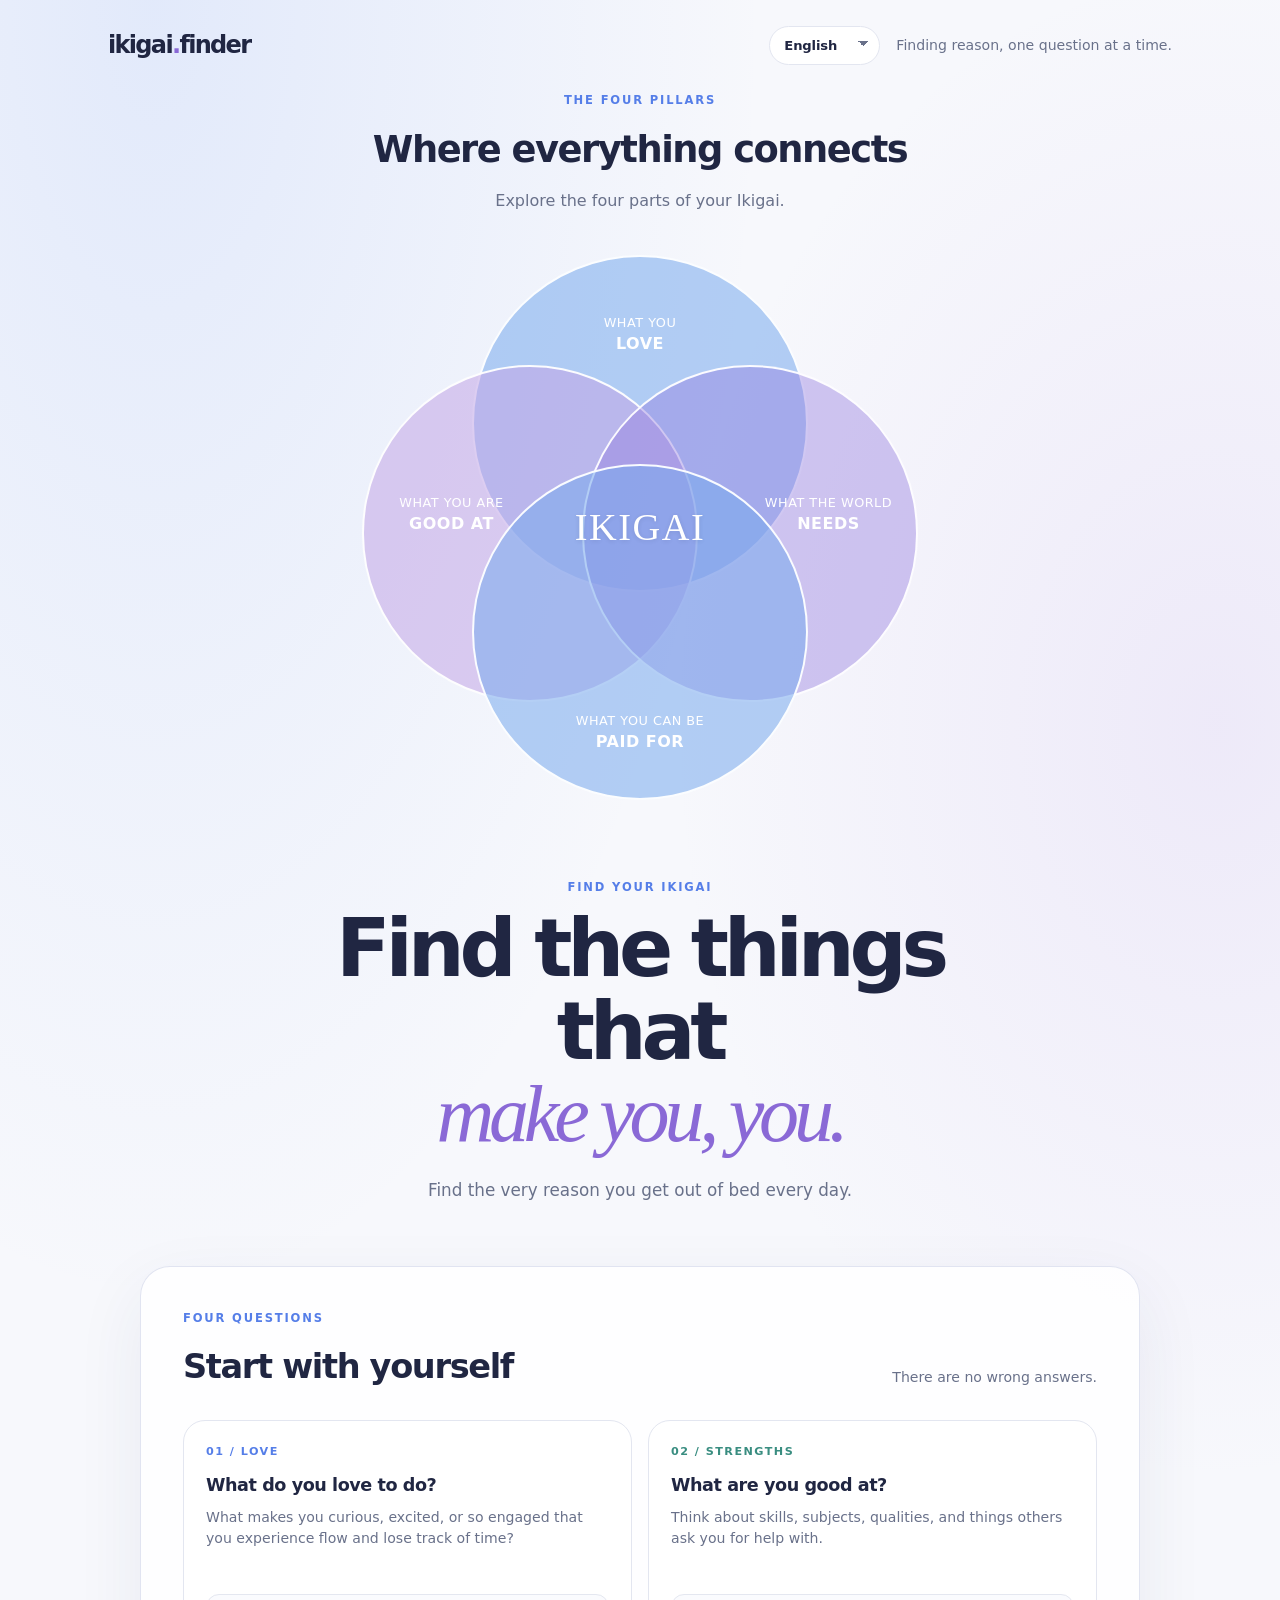
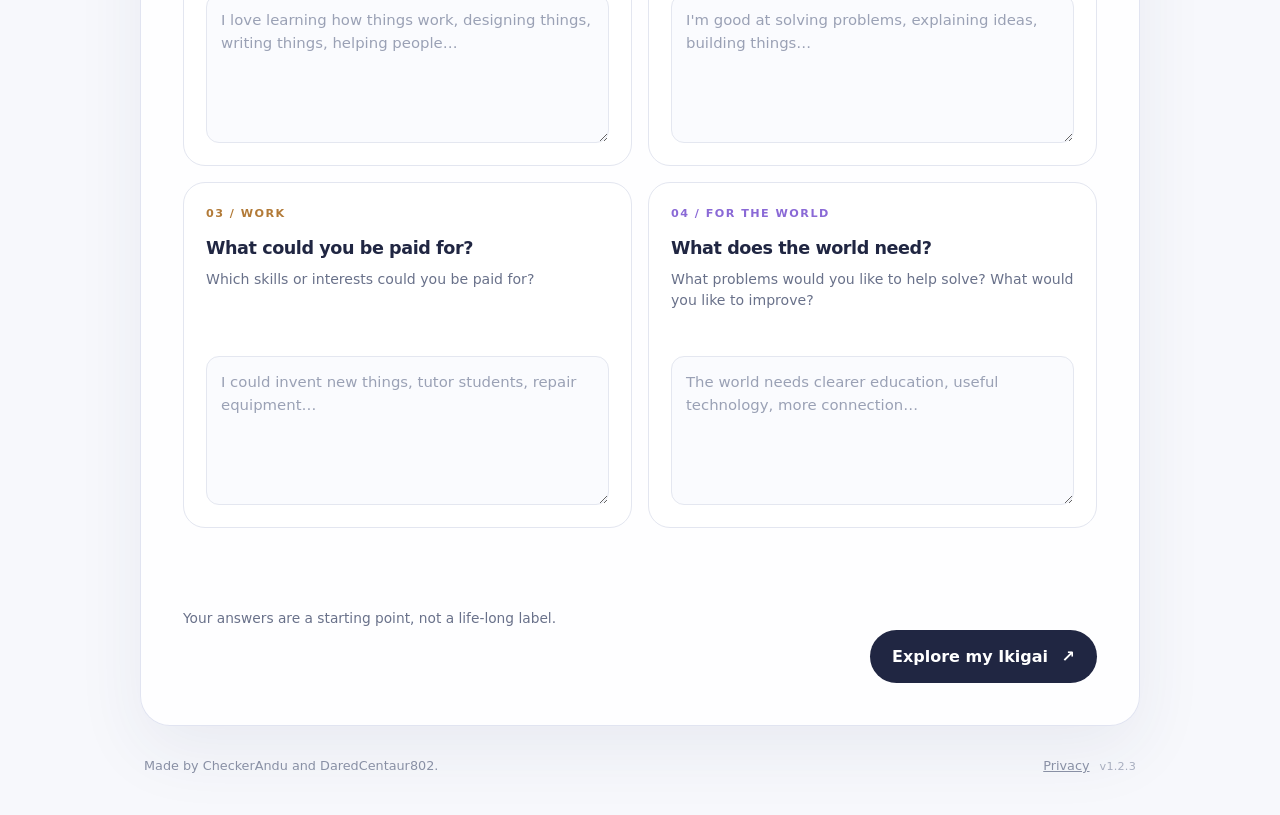
==== index.html @ ce8f6ad8 "Add print and email actions for Ikigai results After a successful exploration, users can print or sa" ====
<!doctype html>
<html lang="en">
<head>
  <meta charset="utf-8">
  <meta name="viewport" content="width=device-width, initial-scale=1">
  <meta name="description" content="Explore your Ikigai by connecting what you love, what you're good at, what you can be paid for, and what the world needs.">
  <title>Ikigai Finder — Find your Ikigai</title>
  <link rel="stylesheet" href="style.css">
  <script src="https://challenges.cloudflare.com/turnstile/v0/api.js?render=explicit" defer></script>
  <script src="app-version.js" defer></script>
  <script type="module" src="datadog-obs-bootstrap.js"></script>
  <script src="i18n.js" defer></script>
  <script src="script.js" defer></script>
</head>
<body>
  <header class="site-header">
    <a class="wordmark" href="#" data-i18n-aria="wordmarkAria">ikigai<span>.</span>finder</a>
    <div class="header-tools">
      <label class="lang-picker">
        <span class="visually-hidden" data-i18n="langLabel">Language</span>
        <select id="lang-select" name="lang">
          <option value="en">English</option>
          <option value="de">Deutsch</option>
          <option value="fr">Français</option>
          <option value="ro">Română</option>
        </select>
      </label>
      <span class="header-note" data-i18n="headerNote">Finding reason, one question at a time.</span>
    </div>
  </header>

  <main class="page-shell">


    <section class="diagram-section" aria-labelledby="diagram-title">
      <p class="eyebrow" data-i18n="diagramEyebrow">THE FOUR PILLARS</p>
      <h2 id="diagram-title" data-i18n="diagramTitle">Where everything connects</h2>
      <p class="diagram-description" data-i18n="diagramDescription">
        Explore the four parts of your Ikigai.
      </p>

      <div class="ikigai-diagram"
           role="img"
           data-i18n-aria="diagramAria"
           aria-label="Four overlapping circles representing what you love,
           what you are good at, what you can be paid for,
           and what the world needs, meeting at Ikigai.">

        <!-- The four colored circles -->
        <div class="circle circle-love" aria-hidden="true"></div>
        <div class="circle circle-good" aria-hidden="true"></div>
        <div class="circle circle-world" aria-hidden="true"></div>
        <div class="circle circle-paid" aria-hidden="true"></div>

        <!-- Labels placed above the circles -->
        <span class="diagram-label label-love" data-i18n-html="labelLoveHtml">
          WHAT YOU<br><strong>LOVE</strong>
        </span>

        <span class="diagram-label label-good" data-i18n-html="labelGoodHtml">
          WHAT YOU ARE<br><strong>GOOD AT</strong>
        </span>

        <span class="diagram-label label-world" data-i18n-html="labelWorldHtml">
          WHAT THE WORLD<br><strong>NEEDS</strong>
        </span>

        <span class="diagram-label label-paid" data-i18n-html="labelPaidHtml">
          WHAT YOU CAN BE<br><strong>PAID FOR</strong>
        </span>

        <span class="diagram-center">IKIGAI</span>
      </div>
    </section>

     <section class="intro" aria-labelledby="page-title">
      <p class="eyebrow" data-i18n="introEyebrow">FIND YOUR IKIGAI</p>
      <h1 id="page-title" data-i18n-html="pageHeadingHtml">Find the things that <em>make you, you.</em></h1>
      <p class="intro-copy" data-i18n="introCopy">Find the very reason, you get out of your bed everyday.</p>
    </section>

    <form id="ikigai-form" class="questionnaire">

      <div class="form-heading">
        <div>
          <p class="eyebrow" data-i18n="formEyebrow">FOUR QUESTIONS</p>
          <h2 data-i18n="formTitle">Start with yourself</h2>
        </div>
        <p class="time-note" data-i18n="timeNote">There are no wrong answers.</p>
      </div>

      <div class="question-grid">
        <label class="question-card love" for="love">
          <span class="question-number" data-i18n="q1Number">01 / LOVE</span>
          <span class="question-title" data-i18n="q1Title">What do you love to do?</span>
          <span class="question-hint" data-i18n="q1Hint">What makes you curious, excited, or so engaged that makes you experience flow, and make lose track of time?</span>
          <textarea id="love" name="love" rows="5" minlength="3" required data-i18n-placeholder="q1Placeholder" placeholder="I love learning how things work, designing things, writing things, helping people…"></textarea>
        </label>

        <label class="question-card good" for="good">
          <span class="question-number" data-i18n="q2Number">02 / STRENGTHS</span>
          <span class="question-title" data-i18n="q2Title">What are you good at?</span>
          <span class="question-hint" data-i18n="q2Hint">Think about skills, subjects, qualities, and things others ask you for help with.</span>
          <textarea id="good" name="good" rows="5" minlength="3" required data-i18n-placeholder="q2Placeholder" placeholder="I'm good at solving problems, explaining ideas, explaining different things, building things…"></textarea>
        </label>

        <label class="question-card paid" for="paid">
          <span class="question-number" data-i18n="q3Number">03 / WORK</span>
          <span class="question-title" data-i18n="q3Title">What could you be paid for?</span>
          <span class="question-hint" data-i18n="q3Hint">Which skills or interests could you be paid for?</span>
          <textarea id="paid" name="paid" rows="5" minlength="3" required data-i18n-placeholder="q3Placeholder" placeholder="I could invent new things, tutor students/people, repair equipment…"></textarea>
        </label>

        <label class="question-card world" for="world">
          <span class="question-number" data-i18n="q4Number">04 / FOR THE WORLD</span>
          <span class="question-title" data-i18n="q4Title">What does the world need?</span>
          <span class="question-hint" data-i18n="q4Hint">What problems would you like to help solve? What would you like to improve? What could improve our world?</span>
          <textarea id="world" name="world" rows="5" minlength="3" required data-i18n-placeholder="q4Placeholder" placeholder="The world needs clearer education, useful technology, more scientific understanding, more connection…"></textarea>
        </label>
      </div>

      <div class="form-footer">
        <p data-i18n="formFooter">Your answers are a starting point, not a life-long label.</p>
        <div class="form-actions">
          <div id="turnstile-widget" class="turnstile-widget" data-i18n-aria="turnstileAria" aria-label="Human verification"></div>
          <button type="submit" id="find-button"><span data-i18n="findButton">Explore my Ikigai</span> <span aria-hidden="true">↗</span></button>
        </div>
      </div>
    </form>

    <section id="results" class="results" aria-live="polite" aria-labelledby="results-title" hidden>
      <p class="print-only print-brand">ikigai<span>.</span>finder</p>
      <p class="eyebrow" data-i18n="resultsEyebrow">YOUR NEXT STEP</p>
      <h2 id="results-title" data-i18n="resultsTitle">Your answers are ready</h2>
      <div id="results-message" data-i18n="resultsPlaceholder">The page is set up. The AI analysis still needs to be connected through a secure server endpoint.</div>
      <div class="results-actions">
        <div id="save-results-actions" class="save-results-actions" hidden>
          <button type="button" id="print-results" class="secondary-button" data-i18n="printResults">
            Print or save as PDF
          </button>
          <button type="button" id="email-results" class="secondary-button" data-i18n="emailResults">
            Email my results
          </button>
        </div>
        <button type="button" class="secondary-button" id="edit-answers" data-i18n="editAnswers">Edit my answers</button>
      </div>
    </section>

    <footer class="site-footer">
      <span data-i18n="footerCredit">Made by CheckerAndu and DaredCentaur802.</span>
      <span class="footer-meta">
        <a href="privacy.html" data-i18n="footerPrivacy">Privacy</a>
        <button type="button" id="monitoring-settings" class="text-button" hidden data-i18n="analyticsPreferences">
          Analytics preferences
        </button>
        <span id="app-version" class="app-version" hidden></span>
      </span>
    </footer>
  </main>

  <section id="monitoring-consent" class="monitoring-consent" hidden
           aria-labelledby="monitoring-consent-title"
           role="dialog"
           aria-modal="false">
    <div class="monitoring-consent-inner">
      <div class="monitoring-consent-copy">
        <h2 id="monitoring-consent-title" data-i18n="monitoringConsentTitle">Site analytics and performance</h2>
        <p>
          <span data-i18n="monitoringConsentCopy">To keep this site fast and reliable, we’d like to collect anonymous analytics about page visits, interactions, performance, and errors. This is optional and helps us improve your experience.</span>
          <a href="privacy.html#optional-monitoring" data-i18n="monitoringConsentLearnMore">Learn more</a>
        </p>
      </div>
      <div class="monitoring-consent-actions">
        <button type="button" id="monitoring-reject" class="secondary-button" data-i18n="monitoringConsentDecline">
          Decline
        </button>
        <button type="button" id="monitoring-accept" data-i18n="monitoringConsentAccept">
          Accept
        </button>
      </div>
    </div>
  </section>
</body>
</html>
---- style.css ----
:root {
  color-scheme: light;
  --ink: #202642;
  --muted: #69718a;
  --paper: #f7f8fc;
  --line: #e3e6f0;
  --blue: #557ee8;
  --purple: #8a69d6;
  --radius: 22px;
  font-family: Inter, ui-sans-serif, system-ui, -apple-system, BlinkMacSystemFont, "Segoe UI", sans-serif;
}

* { box-sizing: border-box; }
html { scroll-behavior: smooth; }
body {
  margin: 0;
  background:
    radial-gradient(ellipse at 12% 0%, rgba(116, 158, 244, .16), transparent 38rem),
    radial-gradient(ellipse at 95% 30%, rgba(174, 137, 226, .13), transparent 34rem),
    var(--paper);
  color: var(--ink);
  line-height: 1.6;
}
button, textarea { font: inherit; }
.site-header {
  max-width: 1120px;
  margin: 0 auto;
  padding: 26px 28px;
  display: flex;
  justify-content: space-between;
  align-items: center;
  gap: 20px;
}
.wordmark { color: var(--ink); text-decoration: none; font-size: 1.5rem; font-weight: 800; letter-spacing: -.07em; }
.wordmark span { color: var(--purple); }
.header-tools {
  display: flex;
  align-items: center;
  gap: 16px;
  flex-wrap: wrap;
  justify-content: flex-end;
}
.header-note, .time-note { color: var(--muted); font-size: .88rem; }
.lang-picker select {
  appearance: none;
  border: 1px solid var(--line);
  border-radius: 999px;
  color: var(--ink);
  font: inherit;
  font-size: .82rem;
  font-weight: 650;
  letter-spacing: -.01em;
  padding: 8px 34px 8px 14px;
  background-color: #fff;
  background-image:
    linear-gradient(45deg, transparent 50%, var(--muted) 50%),
    linear-gradient(135deg, var(--muted) 50%, transparent 50%);
  background-position:
    calc(100% - 16px) calc(50% - 2px),
    calc(100% - 11px) calc(50% - 2px);
  background-size: 5px 5px, 5px 5px;
  background-repeat: no-repeat;
  cursor: pointer;
}
.lang-picker select:focus-visible {
  outline: 3px solid rgba(85, 126, 232, .28);
  outline-offset: 2px;
}
.visually-hidden {
  position: absolute;
  width: 1px;
  height: 1px;
  padding: 0;
  margin: -1px;
  overflow: hidden;
  clip: rect(0, 0, 0, 0);
  white-space: nowrap;
  border: 0;
}
.page-shell { width: min(100% - 40px, 1000px); margin: 0 auto; }
.intro { max-width: 760px; margin: 58px auto 62px; text-align: center; }
.eyebrow { margin: 0 0 12px; color: var(--blue); font-size: .72rem; font-weight: 800; letter-spacing: .16em; }
h1, h2, p { margin-top: 0; }
h1 { margin-bottom: 22px; font-size: clamp(2.6rem, 7vw, 5rem); line-height: 1.03; letter-spacing: -.065em; font-weight: 750; }
h1 em { color: var(--purple); font-family: Georgia, "Times New Roman", serif; font-weight: 500; }
.intro-copy { max-width: 650px; margin: 0 auto; color: var(--muted); font-size: 1.05rem; }
.questionnaire { padding: clamp(22px, 4vw, 42px); border: 1px solid rgba(222, 226, 240, .9); border-radius: 30px; background: rgba(255,255,255,.83); box-shadow: 0 24px 70px rgba(46, 56, 103, .07); }
.form-heading { display: flex; align-items: end; justify-content: space-between; gap: 20px; margin-bottom: 26px; }
.form-heading h2, .results h2 { margin-bottom: 0; font-size: clamp(1.6rem, 3vw, 2.1rem); letter-spacing: -.04em; }
.time-note { margin-bottom: 5px; }
.question-grid { display: grid; grid-template-columns: repeat(2, minmax(0, 1fr)); gap: 16px; }
.question-card { display: flex; flex-direction: column; padding: 22px; border: 1px solid var(--line); border-radius: var(--radius); background: white; min-width: 0; transition: transform .2s ease, box-shadow .2s ease; }
.question-card:focus-within { transform: translateY(-2px); box-shadow: 0 12px 30px rgba(46, 56, 103, .08); }
.question-number { margin-bottom: 11px; font-size: .7rem; font-weight: 800; letter-spacing: .13em; color: var(--blue); }
.good .question-number { color: #398d80; }
.paid .question-number { color: #b27a37; }
.world .question-number { color: var(--purple); }
.question-title { margin-bottom: 7px; font-size: 1.1rem; font-weight: 750; letter-spacing: -.025em; }
.question-hint { min-height: 72px; margin-bottom: 15px; color: var(--muted); font-size: .88rem; line-height: 1.55; }
textarea { width: 100%; min-height: 130px; resize: vertical; padding: 14px; border: 1px solid #e4e7f0; border-radius: 13px; outline: none; background: #fafbfe; color: var(--ink); font-size: .93rem; }
textarea::placeholder { color: #9aa1b5; }
textarea:focus { border-color: var(--blue); box-shadow: 0 0 0 3px rgba(85, 126, 232, .13); }
.form-footer { display: flex; align-items: center; justify-content: space-between; gap: 20px; margin-top: 25px; }
.form-footer p { max-width: 390px; margin: 0; color: var(--muted); font-size: .86rem; }
.form-actions { display: flex; flex-direction: column; align-items: flex-end; gap: 12px; }
.turnstile-widget { min-height: 65px; }
.turnstile-missing { margin: 0; max-width: 260px; color: var(--muted); font-size: .8rem; line-height: 1.45; text-align: right; }
button { cursor: pointer; border: 0; border-radius: 999px; padding: 14px 22px; background: var(--ink); color: white; font-weight: 700; transition: transform .18s ease, background .18s ease; }
button:hover:not(:disabled) { transform: translateY(-2px); background: #39446f; }
button:disabled { cursor: not-allowed; opacity: .55; transform: none; }
button:focus-visible { outline: 3px solid var(--blue); outline-offset: 3px; }
button span { padding-left: 8px; }
.results { margin: 26px 0 0; padding: 28px; border: 1px solid #dce2f5; border-radius: var(--radius); background: #fff; }
.results p:not(.eyebrow) { color: var(--muted); }
.results-actions {
  display: flex;
  flex-wrap: wrap;
  align-items: center;
  gap: 12px;
  margin-top: 22px;
}
.save-results-actions {
  display: flex;
  flex-wrap: wrap;
  gap: 12px;
}
.print-only { display: none; }
.secondary-button { background: #eef1fb; color: var(--ink); }
.secondary-button:hover:not(:disabled) { background: #e2e7f8; }
.text-button {
  padding: 0;
  border-radius: 0;
  background: transparent;
  color: inherit;
  font-weight: 600;
  font-size: inherit;
  text-decoration: underline;
  text-decoration-thickness: 1px;
  text-underline-offset: 2px;
}
.text-button:hover:not(:disabled) {
  transform: none;
  background: transparent;
  color: var(--ink);
}
.site-footer { display: flex; justify-content: space-between; gap: 16px; padding: 30px 4px 38px; color: #8990a5; font-size: .8rem; }
.footer-meta { display: flex; align-items: baseline; gap: 10px; flex-wrap: wrap; }
.site-footer a,
.site-footer .text-button { color: inherit; }
.app-version {
  color: #a8aebf;
  font-size: .7rem;
  letter-spacing: .02em;
  font-variant-numeric: tabular-nums;
  user-select: text;
}
[hidden] { display: none !important; }

/* Optional analytics consent — fixed bottom bar */
.monitoring-consent {
  position: fixed;
  z-index: 40;
  left: 0;
  right: 0;
  bottom: 0;
  padding: 14px 16px calc(14px + env(safe-area-inset-bottom, 0px));
  background: rgba(255, 255, 255, .92);
  border-top: 1px solid var(--line);
  box-shadow: 0 -16px 40px rgba(46, 56, 103, .08);
  backdrop-filter: blur(10px);
}
.monitoring-consent-inner {
  width: min(100%, 1000px);
  margin: 0 auto;
  display: flex;
  align-items: center;
  justify-content: space-between;
  gap: 18px 28px;
}
.monitoring-consent-copy {
  min-width: 0;
  flex: 1 1 18rem;
}
.monitoring-consent-copy h2 {
  margin: 0 0 6px;
  font-size: 1.05rem;
  letter-spacing: -.03em;
}
.monitoring-consent-copy p {
  margin: 0;
  color: var(--muted);
  font-size: .88rem;
  line-height: 1.5;
  max-width: 62ch;
}
.monitoring-consent-copy a {
  color: var(--blue);
  text-decoration-thickness: 1px;
  text-underline-offset: 2px;
}
.monitoring-consent-actions {
  display: flex;
  flex-shrink: 0;
  align-items: center;
  gap: 10px;
}
.monitoring-consent-actions button {
  padding: 11px 18px;
  font-size: .9rem;
}
body:has(#monitoring-consent:not([hidden])) {
  padding-bottom: 9rem;
}

@media (max-width: 680px) {
  .site-header { padding: 20px 4px; }
  .header-tools { gap: 10px; max-width: 210px; }
  .header-note { max-width: 170px; text-align: right; font-size: .78rem; }
  .page-shell { width: min(100% - 28px, 1000px); }
  .intro { margin: 42px auto 40px; }
  .intro-copy { font-size: .97rem; }
  .question-grid { grid-template-columns: 1fr; }
  .question-hint { min-height: 0; }
  .form-heading, .form-footer { align-items: stretch; flex-direction: column; }
  .time-note { margin-bottom: 0; }
  .form-actions { align-items: stretch; }
  .form-footer button { width: 100%; }
  .results-actions,
  .save-results-actions { flex-direction: column; align-items: stretch; }
  .results-actions button { width: 100%; }
  .site-footer { flex-direction: column; gap: 4px; }
  .monitoring-consent-inner {
    flex-direction: column;
    align-items: stretch;
  }
  .monitoring-consent-actions {
    width: 100%;
  }
  .monitoring-consent-actions button {
    flex: 1 1 auto;
  }
  body:has(#monitoring-consent:not([hidden])) {
    padding-bottom: 14rem;
  }
}


/* Diagram section */
.diagram-section {
  margin: 0 auto 60px;
  text-align: center;
}

.diagram-section h2 {
  margin-bottom: 8px;
  font-size: clamp(1.6rem, 4vw, 2.3rem);
  letter-spacing: -0.04em;
}

.diagram-description {
  color: var(--muted);
  margin-bottom: 24px;
}

/* The shared space containing all four circles */
.ikigai-diagram {
  position: relative;
  width: 100%;
  max-width: 580px;
  aspect-ratio: 1 / 1;
  margin: 0 auto;
}

/* Common styling shared by all circles */
.circle {
  position: absolute;
  width: 58%;
  aspect-ratio: 1 / 1;
  border: 2px solid rgba(255, 255, 255, 0.95);
  border-radius: 50%;
}

/* Each circle gets its own position and color */
.circle-love {
  top: 3%;
  left: 21%;
  background: rgba(120, 169, 237, 0.55);
}

.circle-good {
  top: 22%;
  left: 2%;
  background: rgba(195, 166, 230, 0.55);
}

.circle-world {
  top: 22%;
  right: 2%;
  background: rgba(146, 120, 222, 0.40);
}

.circle-paid {
  top: 39%;
  left: 21%;
  background: rgba(120, 169, 237, 0.55);
}

/* Text labels float above the colored circles */
.diagram-label {
  position: absolute;
  z-index: 2;
  width: 35%;
  color: white;
  font-size: clamp(0.55rem, 1.8vw, 0.8rem);
  line-height: 1.5;
  letter-spacing: 0.04em;
}

.diagram-label strong {
  font-size: 1.25em;
}

.label-love {
  top: 13%;
  left: 32.5%;
}

.label-good {
  top: 44%;
  left: 0;
}

.label-world {
  top: 44%;
  right: 0;
}

.label-paid {
  bottom: 11%;
  left: 32.5%;
}

/* The center label sits above all four circles */
.diagram-center {
  position: absolute;
  z-index: 3;
  top: 50%;
  left: 50%;
  transform: translate(-50%, -50%);
  color: white;
  font-family: Georgia, "Times New Roman", serif;
  font-size: clamp(1.5rem, 5vw, 2.4rem);
  letter-spacing: 0.04em;
  text-shadow: 0 1px 4px rgba(32, 38, 66, 0.12);
}

#results-message {
  display: block;
  width: 100%;
  max-width: 75ch;
  height: auto;
  max-height: none;
  overflow: visible;
  white-space: normal;
  overflow-wrap: anywhere;
  line-height: 1.8;
}

#results-message p {
  display: block;
  white-space: normal;
  overflow: visible;
  margin: 0 0 1rem;
  line-height: 1.8;
}

#results-message h3 {
  margin: 1.5rem 0 0.5rem;
  color: var(--ink);
  line-height: 1.4;
}

#results-message ul,
#results-message ol {
  padding-left: 1.5rem;
  margin-bottom: 1rem;
  line-height: 1.8;
}

#results-message li {
  margin-bottom: 0.5rem;
}

@media print {
  @page {
    margin: 1.4cm;
  }

  body {
    background: #fff;
    color: #111;
  }

  .site-header,
  .diagram-section,
  .intro,
  .questionnaire,
  .site-footer,
  .monitoring-consent,
  .results-actions,
  .lang-picker,
  .header-tools {
    display: none !important;
  }

  .page-shell {
    width: 100%;
    margin: 0;
  }

  .results {
    display: block !important;
    margin: 0;
    padding: 0;
    border: 0;
    border-radius: 0;
    background: transparent;
    box-shadow: none;
  }

  .print-only {
    display: block;
  }

  .print-brand {
    margin: 0 0 18px;
    color: #202642;
    font-size: 1.35rem;
    font-weight: 800;
    letter-spacing: -.07em;
  }

  .print-brand span {
    color: #8a69d6;
  }

  .results .eyebrow {
    color: #557ee8;
  }

  .results h2,
  #results-message,
  #results-message p,
  #results-message li {
    color: #202642;
  }

  #results-message h3 {
    color: #202642;
    break-after: avoid;
  }

  #results-message p,
  #results-message li {
    orphans: 3;
    widows: 3;
  }
}

/* Privacy / legal pages */
.legal-page {
  padding-bottom: 24px;
}
.legal-intro {
  max-width: 760px;
  margin: 36px auto 42px;
}
.legal-intro h1 {
  font-size: clamp(2.1rem, 5vw, 3.4rem);
  margin-bottom: 16px;
}
.legal-meta {
  margin: 18px 0 0;
  color: #8990a5;
  font-size: .82rem;
}
.legal-content {
  max-width: 760px;
  margin: 0 auto;
  padding: clamp(22px, 4vw, 36px);
  border: 1px solid rgba(222, 226, 240, .9);
  border-radius: 30px;
  background: rgba(255, 255, 255, .83);
  box-shadow: 0 24px 70px rgba(46, 56, 103, .07);
}
.legal-content section + section {
  margin-top: 28px;
  padding-top: 24px;
  border-top: 1px solid var(--line);
}
.legal-content h2 {
  margin-bottom: 12px;
  font-size: clamp(1.25rem, 2.5vw, 1.55rem);
  letter-spacing: -.03em;
}
.legal-content h3 {
  margin: 18px 0 8px;
  font-size: 1.02rem;
  letter-spacing: -.02em;
}
.legal-content p,
.legal-content li {
  color: var(--muted);
  font-size: .95rem;
}
.legal-content ul {
  margin: 0 0 12px;
  padding-left: 1.25rem;
}
.legal-content li {
  margin-bottom: .45rem;
}
.legal-content a {
  color: var(--blue);
  text-decoration-thickness: 1px;
  text-underline-offset: 2px;
}
.legal-content code {
  font-size: .86em;
  padding: .1em .35em;
  border-radius: 6px;
  background: #eef1fb;
  color: var(--ink);
}
.legal-table-wrap {
  overflow-x: auto;
  margin: 12px 0 16px;
}
.legal-table {
  width: 100%;
  border-collapse: collapse;
  font-size: .86rem;
}
.legal-table th,
.legal-table td {
  padding: 10px 12px;
  border: 1px solid var(--line);
  text-align: left;
  vertical-align: top;
}
.legal-table th {
  background: #eef1fb;
  color: var(--ink);
  font-weight: 700;
}
.legal-table td {
  color: var(--muted);
  background: #fff;
}
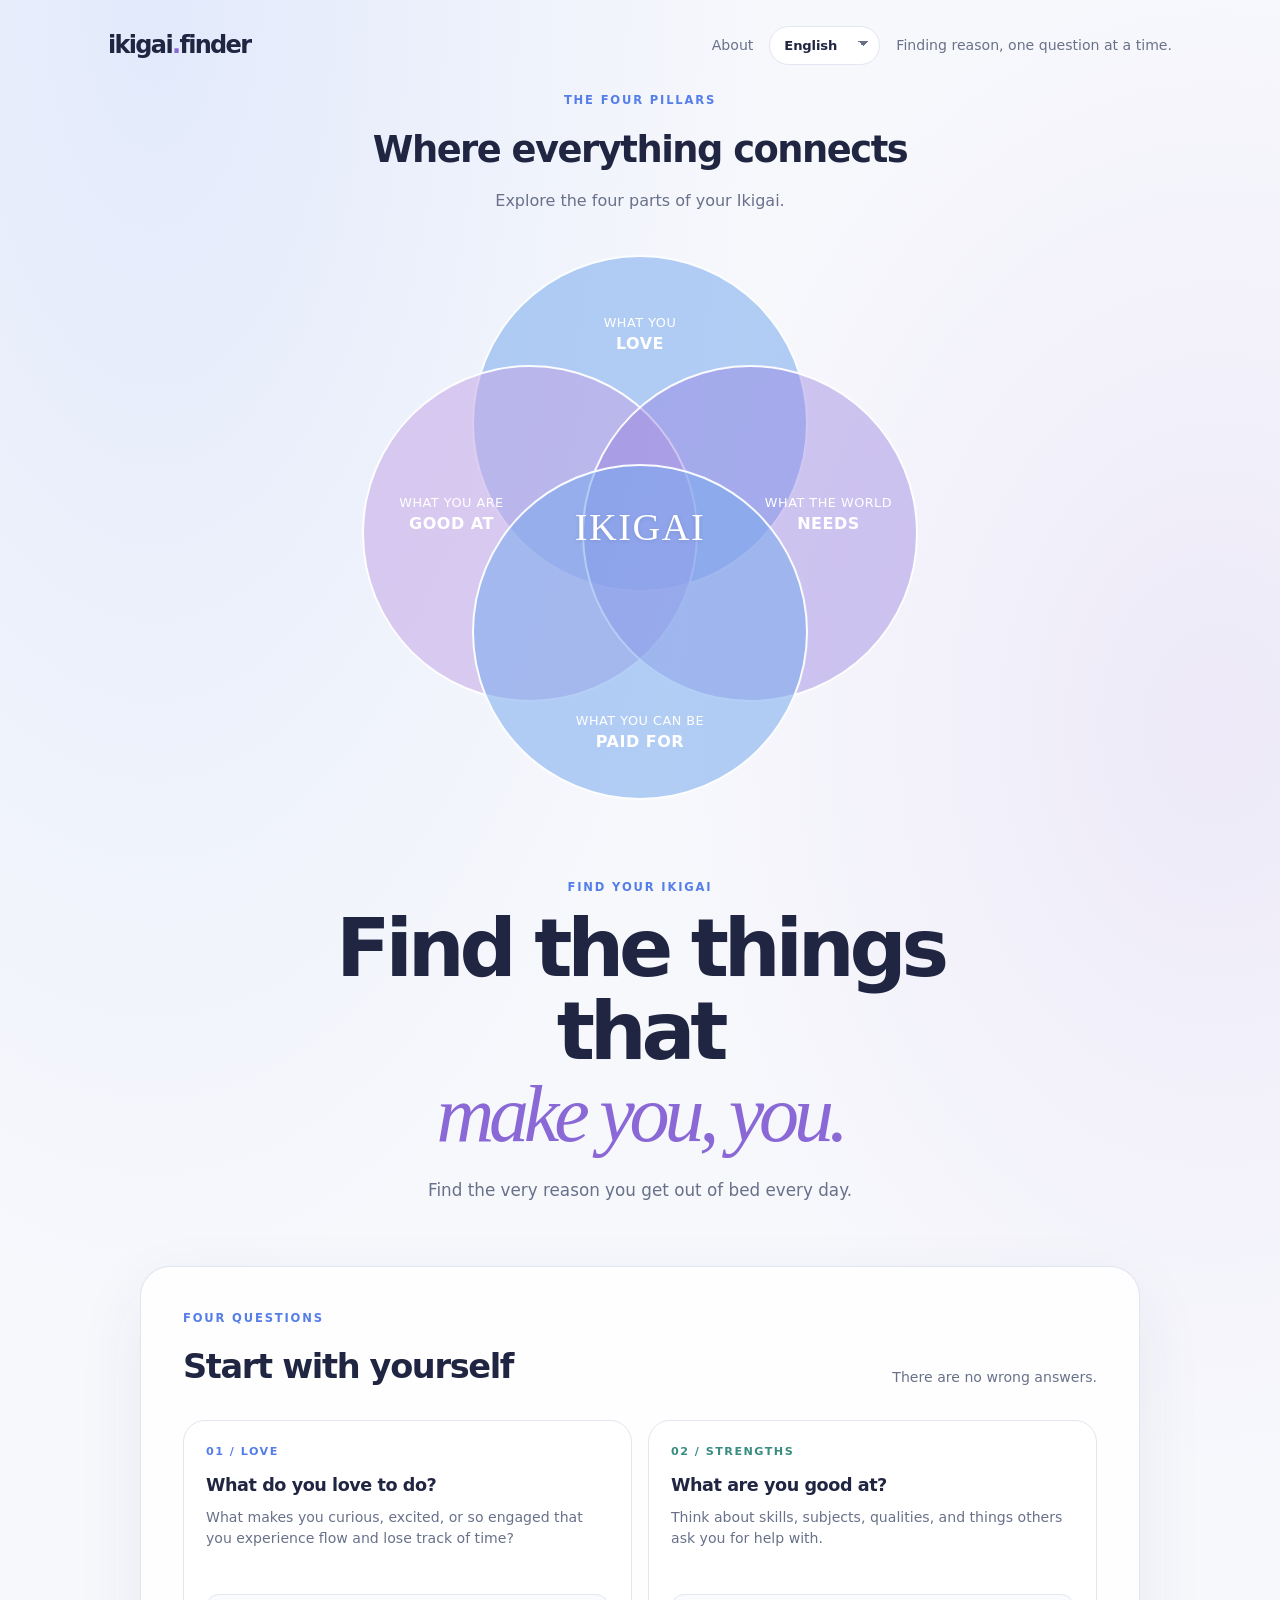
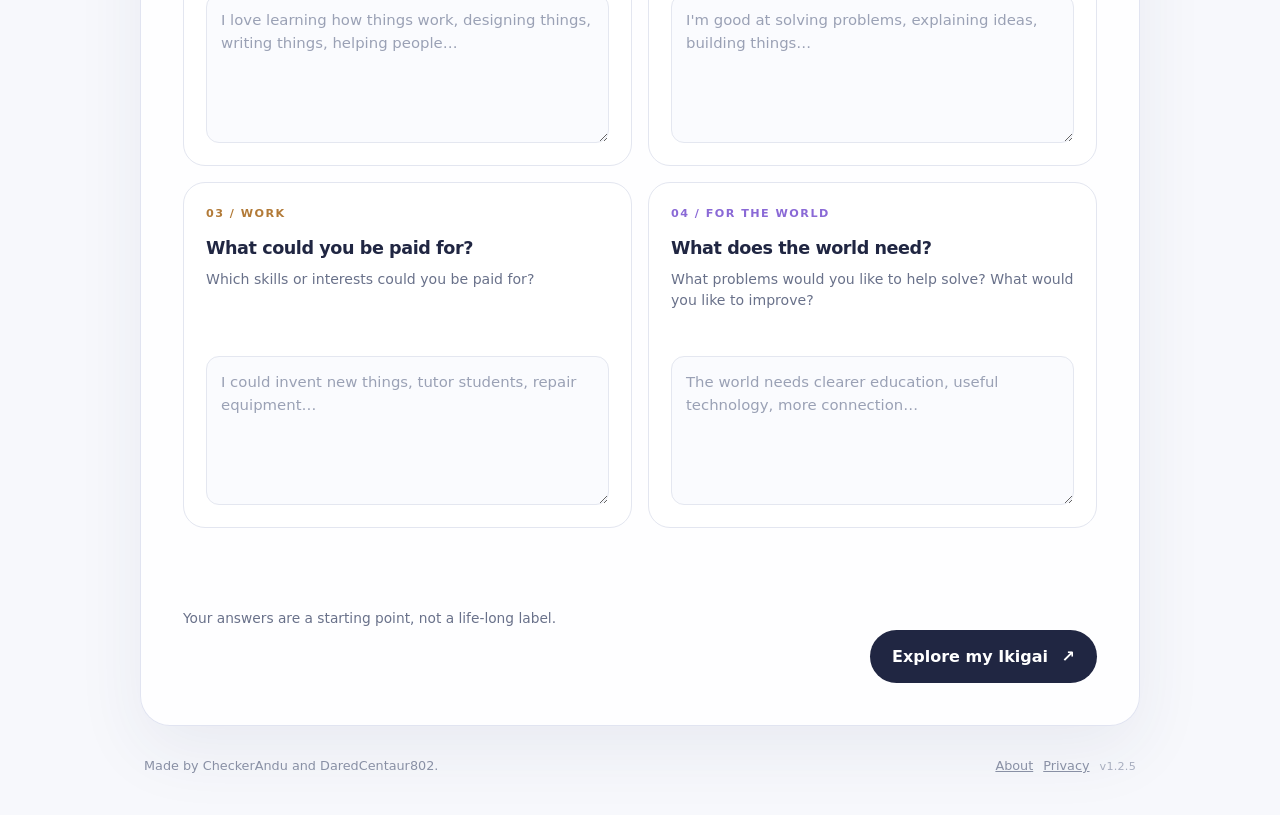
==== commit a2c6d0e7: "Add About page with book context, tips, and rate-limit help (#6) Ship about.html mirroring the Priva" ====
--- a/index.html
+++ b/index.html
@@ -16,6 +16,7 @@
   <header class="site-header">
     <a class="wordmark" href="#" data-i18n-aria="wordmarkAria">ikigai<span>.</span>finder</a>
     <div class="header-tools">
+      <a class="header-note" href="about.html" data-i18n="headerAbout">About</a>
       <label class="lang-picker">
         <span class="visually-hidden" data-i18n="langLabel">Language</span>
         <select id="lang-select" name="lang">
@@ -149,6 +150,7 @@
     <footer class="site-footer">
       <span data-i18n="footerCredit">Made by CheckerAndu and DaredCentaur802.</span>
       <span class="footer-meta">
+        <a href="about.html" data-i18n="footerAbout">About</a>
         <a href="privacy.html" data-i18n="footerPrivacy">Privacy</a>
         <button type="button" id="monitoring-settings" class="text-button" hidden data-i18n="analyticsPreferences">
           Analytics preferences
--- a/style.css
+++ b/style.css
@@ -41,6 +41,19 @@
   justify-content: flex-end;
 }
 .header-note, .time-note { color: var(--muted); font-size: .88rem; }
+a.header-note {
+  color: var(--muted);
+  text-decoration: none;
+  white-space: nowrap;
+}
+a.header-note:hover,
+a.header-note:focus-visible {
+  text-decoration: underline;
+  text-underline-offset: 2px;
+}
+a.header-note[aria-current="page"] {
+  font-weight: 650;
+}
 .lang-picker select {
   appearance: none;
   border: 1px solid var(--line);
@@ -214,8 +227,9 @@
 
 @media (max-width: 680px) {
   .site-header { padding: 20px 4px; }
-  .header-tools { gap: 10px; max-width: 210px; }
+  .header-tools { gap: 10px; max-width: 260px; }
   .header-note { max-width: 170px; text-align: right; font-size: .78rem; }
+  a.header-note { max-width: none; }
   .page-shell { width: min(100% - 28px, 1000px); }
   .intro { margin: 42px auto 40px; }
   .intro-copy { font-size: .97rem; }
@@ -391,6 +405,12 @@
   margin-bottom: 0.5rem;
 }
 
+#results-message a {
+  color: var(--blue);
+  text-decoration-thickness: 1px;
+  text-underline-offset: 2px;
+}
+
 @media print {
   @page {
     margin: 1.4cm;
@@ -558,3 +578,41 @@
   background: #fff;
 }
 
+/* About page — book attribution */
+.about-book {
+  display: flex;
+  gap: 22px;
+  align-items: flex-start;
+  flex-wrap: wrap;
+}
+.about-book-cover {
+  width: 140px;
+  max-width: 40%;
+  height: auto;
+  border-radius: 8px;
+  box-shadow: 0 10px 28px rgba(46, 56, 103, .12);
+  flex-shrink: 0;
+}
+.about-book-copy {
+  flex: 1 1 220px;
+  min-width: 0;
+}
+.about-book-copy cite {
+  font-style: italic;
+}
+.about-steps {
+  margin: 0 0 12px;
+  padding-left: 1.25rem;
+  color: var(--muted);
+  font-size: .95rem;
+}
+.about-steps li {
+  margin-bottom: .45rem;
+}
+
+@media (max-width: 680px) {
+  .about-book-cover {
+    width: 120px;
+  }
+}
+
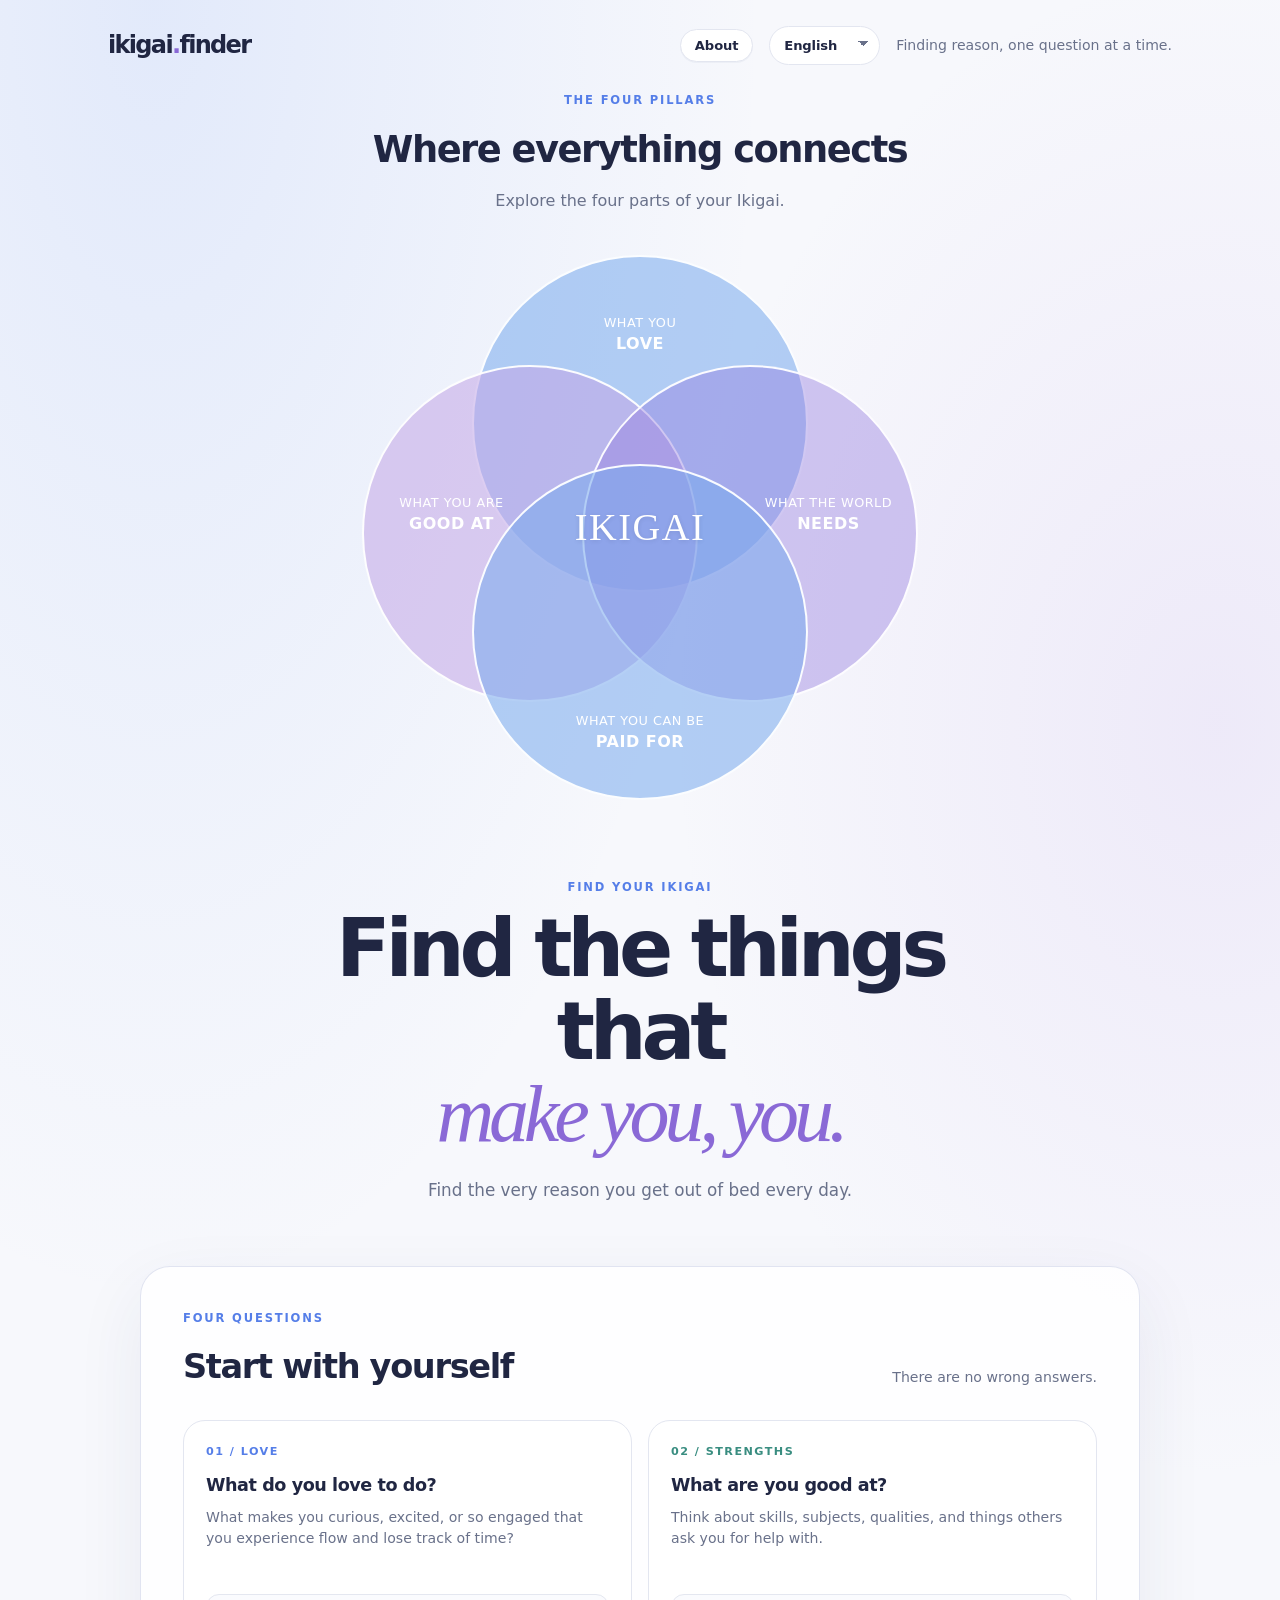
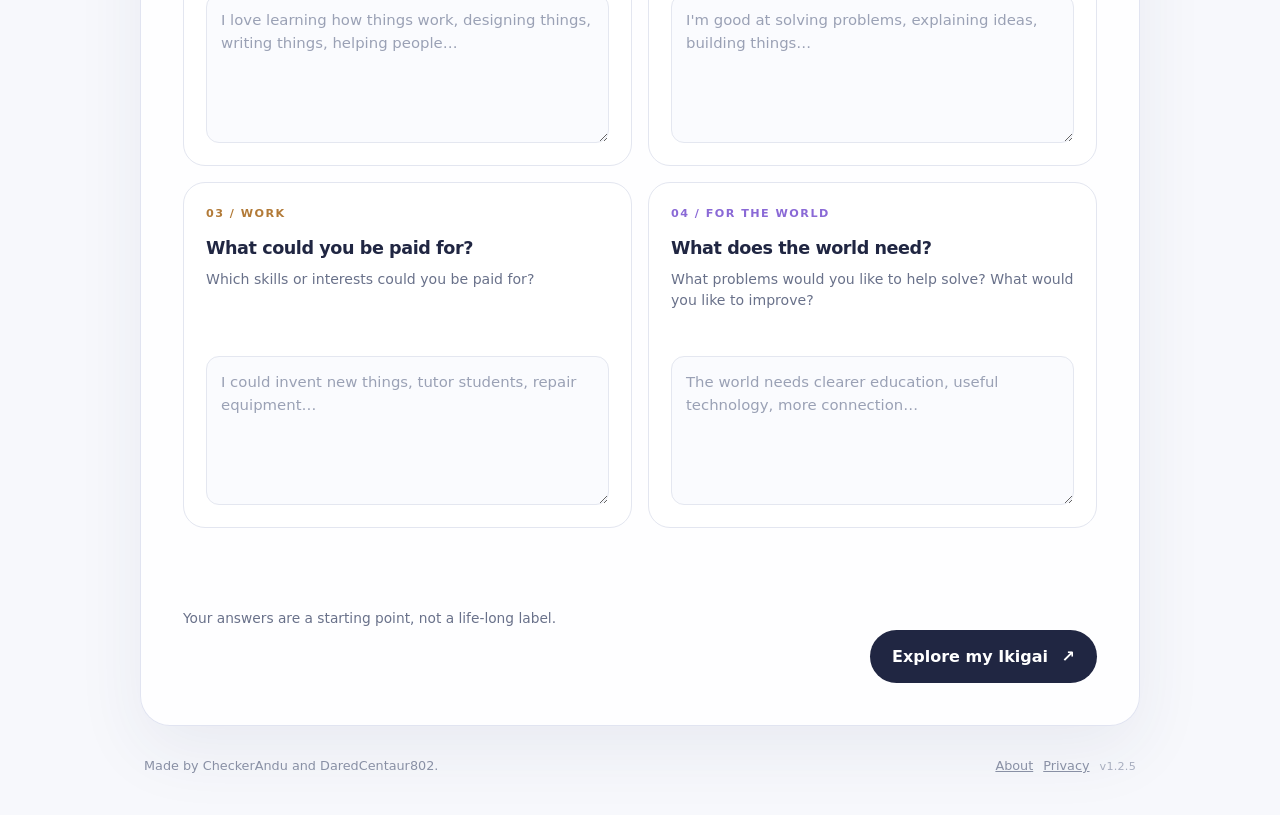
==== commit ed34c739: "Make header About a pill control like the language select Give About a rounded bordered chip matchin" ====
--- a/index.html
+++ b/index.html
@@ -16,7 +16,7 @@
   <header class="site-header">
     <a class="wordmark" href="#" data-i18n-aria="wordmarkAria">ikigai<span>.</span>finder</a>
     <div class="header-tools">
-      <a class="header-note" href="about.html" data-i18n="headerAbout">About</a>
+      <a class="header-pill" href="about.html" data-i18n="headerAbout">About</a>
       <label class="lang-picker">
         <span class="visually-hidden" data-i18n="langLabel">Language</span>
         <select id="lang-select" name="lang">
--- a/style.css
+++ b/style.css
@@ -51,8 +51,35 @@
   text-decoration: underline;
   text-underline-offset: 2px;
 }
-a.header-note[aria-current="page"] {
+.header-pill {
+  display: inline-flex;
+  align-items: center;
+  border: 1px solid var(--line);
+  border-radius: 999px;
+  color: var(--ink);
+  background-color: #fff;
+  box-shadow: 0 1px 0 rgba(46, 56, 103, .04);
+  font: inherit;
+  font-size: .82rem;
   font-weight: 650;
+  letter-spacing: -.01em;
+  line-height: 1.2;
+  padding: 8px 14px;
+  text-decoration: none;
+  white-space: nowrap;
+  cursor: pointer;
+}
+.header-pill:hover {
+  border-color: #c8cede;
+  background-color: #fbfcff;
+}
+.header-pill:focus-visible {
+  outline: 3px solid rgba(85, 126, 232, .28);
+  outline-offset: 2px;
+}
+.header-pill[aria-current="page"] {
+  border-color: #c5cce0;
+  background-color: #eef1fb;
 }
 .lang-picker select {
   appearance: none;
@@ -227,9 +254,10 @@
 
 @media (max-width: 680px) {
   .site-header { padding: 20px 4px; }
-  .header-tools { gap: 10px; max-width: 260px; }
+  .header-tools { gap: 10px; max-width: 280px; }
   .header-note { max-width: 170px; text-align: right; font-size: .78rem; }
   a.header-note { max-width: none; }
+  .header-pill { font-size: .78rem; padding: 7px 12px; }
   .page-shell { width: min(100% - 28px, 1000px); }
   .intro { margin: 42px auto 40px; }
   .intro-copy { font-size: .97rem; }
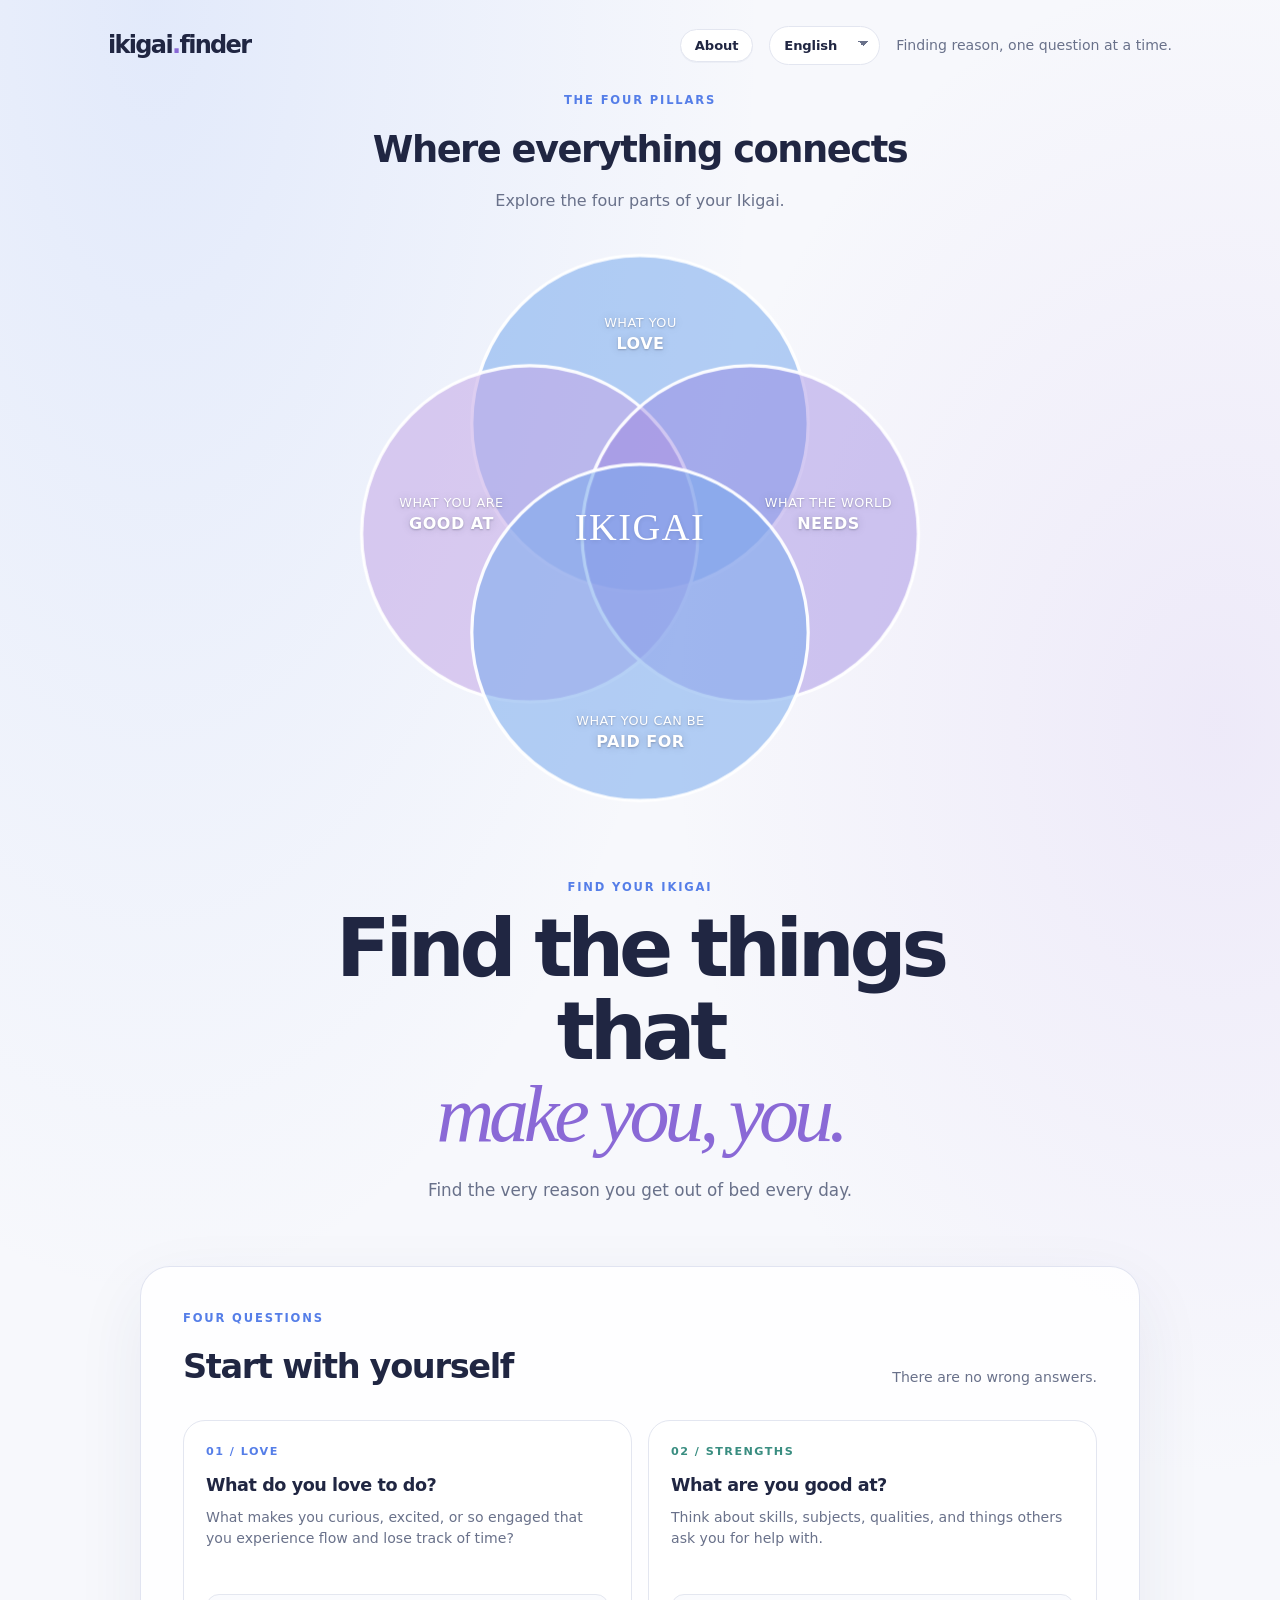
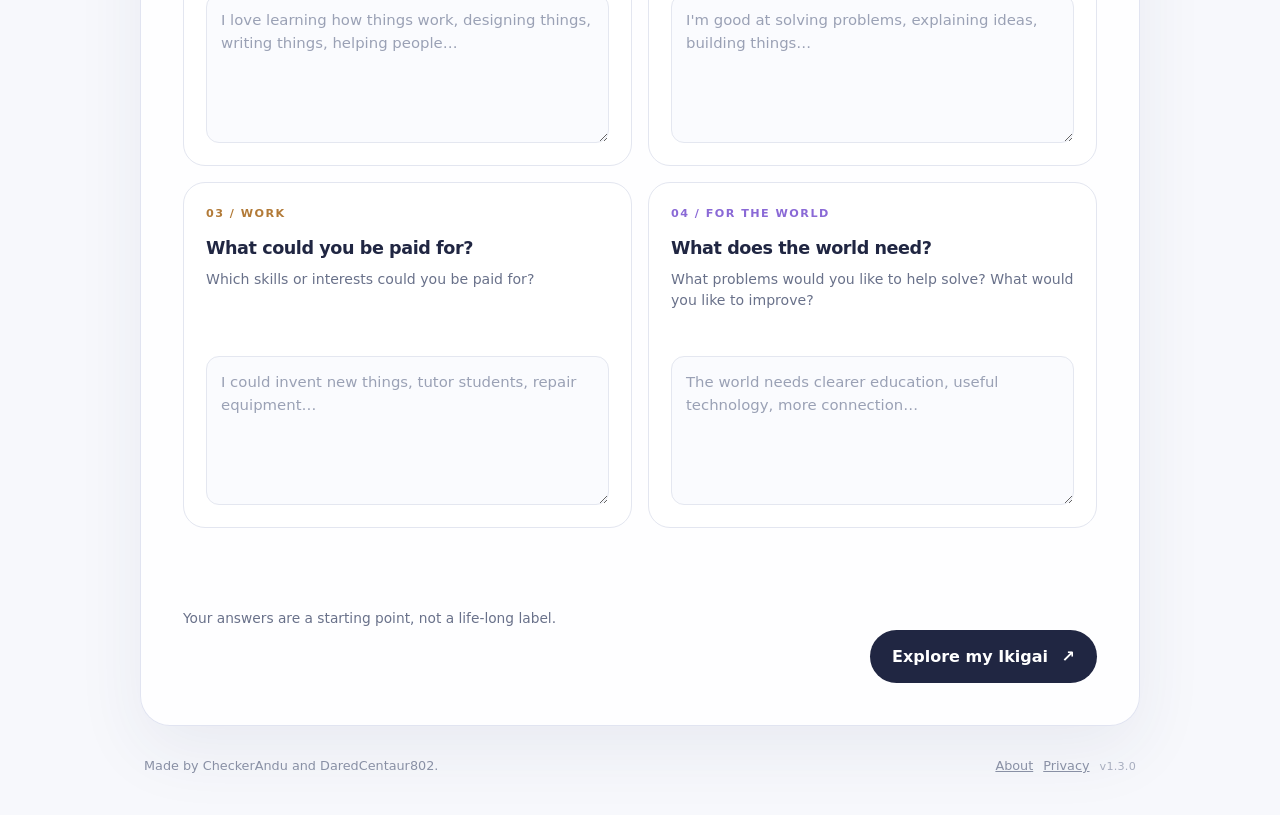
==== commit d0b85271: "Make the Ikigai diagram an interactive SVG with hover parallax Replace the CSS circle stack with a v" ====
--- a/index.html
+++ b/index.html
@@ -10,6 +10,7 @@
   <script src="app-version.js" defer></script>
   <script type="module" src="datadog-obs-bootstrap.js"></script>
   <script src="i18n.js" defer></script>
+  <script src="diagram.js" defer></script>
   <script src="script.js" defer></script>
 </head>
 <body>
@@ -41,36 +42,77 @@
       </p>
 
       <div class="ikigai-diagram"
-           role="img"
+           role="group"
            data-i18n-aria="diagramAria"
            aria-label="Four overlapping circles representing what you love,
            what you are good at, what you can be paid for,
            and what the world needs, meeting at Ikigai.">
 
-        <!-- The four colored circles -->
-        <div class="circle circle-love" aria-hidden="true"></div>
-        <div class="circle circle-good" aria-hidden="true"></div>
-        <div class="circle circle-world" aria-hidden="true"></div>
-        <div class="circle circle-paid" aria-hidden="true"></div>
-
-        <!-- Labels placed above the circles -->
-        <span class="diagram-label label-love" data-i18n-html="labelLoveHtml">
+        <svg class="ikigai-diagram-svg"
+             viewBox="0 0 100 100"
+             width="100%"
+             height="100%"
+             focusable="false"
+             xmlns="http://www.w3.org/2000/svg">
+          <defs>
+            <filter id="diagram-soft-glow" x="-20%" y="-20%" width="140%" height="140%">
+              <feGaussianBlur in="SourceGraphic" stdDeviation="0.6" result="blur" />
+              <feMerge>
+                <feMergeNode in="blur" />
+                <feMergeNode in="SourceGraphic" />
+              </feMerge>
+            </filter>
+          </defs>
+
+          <!-- Interactive vector circles (order: love top, good left, world right, paid bottom) -->
+          <circle class="diagram-circle circle-love"
+                  data-circle="love"
+                  cx="50" cy="32" r="29"
+                  tabindex="0"
+                  role="img"
+                  data-i18n-aria="circleLoveAria"
+                  aria-label="What you love" />
+          <circle class="diagram-circle circle-good"
+                  data-circle="good"
+                  cx="31" cy="51" r="29"
+                  tabindex="0"
+                  role="img"
+                  data-i18n-aria="circleGoodAria"
+                  aria-label="What you are good at" />
+          <circle class="diagram-circle circle-world"
+                  data-circle="world"
+                  cx="69" cy="51" r="29"
+                  tabindex="0"
+                  role="img"
+                  data-i18n-aria="circleWorldAria"
+                  aria-label="What the world needs" />
+          <circle class="diagram-circle circle-paid"
+                  data-circle="paid"
+                  cx="50" cy="68" r="29"
+                  tabindex="0"
+                  role="img"
+                  data-i18n-aria="circlePaidAria"
+                  aria-label="What you can be paid for" />
+        </svg>
+
+        <!-- Labels float above the SVG; pointer-events none so hover hits circles -->
+        <span class="diagram-label label-love" data-i18n-html="labelLoveHtml" aria-hidden="true">
           WHAT YOU<br><strong>LOVE</strong>
         </span>
 
-        <span class="diagram-label label-good" data-i18n-html="labelGoodHtml">
+        <span class="diagram-label label-good" data-i18n-html="labelGoodHtml" aria-hidden="true">
           WHAT YOU ARE<br><strong>GOOD AT</strong>
         </span>
 
-        <span class="diagram-label label-world" data-i18n-html="labelWorldHtml">
+        <span class="diagram-label label-world" data-i18n-html="labelWorldHtml" aria-hidden="true">
           WHAT THE WORLD<br><strong>NEEDS</strong>
         </span>
 
-        <span class="diagram-label label-paid" data-i18n-html="labelPaidHtml">
+        <span class="diagram-label label-paid" data-i18n-html="labelPaidHtml" aria-hidden="true">
           WHAT YOU CAN BE<br><strong>PAID FOR</strong>
         </span>
 
-        <span class="diagram-center">IKIGAI</span>
+        <span class="diagram-center" aria-hidden="true">IKIGAI</span>
       </div>
     </section>
 
--- a/style.css
+++ b/style.css
@@ -304,51 +304,160 @@
   margin-bottom: 24px;
 }
 
-/* The shared space containing all four circles */
+/* The shared space containing the SVG circles + labels */
 .ikigai-diagram {
   position: relative;
   width: 100%;
   max-width: 580px;
   aspect-ratio: 1 / 1;
   margin: 0 auto;
-}
-
-/* Common styling shared by all circles */
-.circle {
-  position: absolute;
-  width: 58%;
-  aspect-ratio: 1 / 1;
-  border: 2px solid rgba(255, 255, 255, 0.95);
-  border-radius: 50%;
-}
-
-/* Each circle gets its own position and color */
-.circle-love {
-  top: 3%;
-  left: 21%;
-  background: rgba(120, 169, 237, 0.55);
-}
-
-.circle-good {
-  top: 22%;
-  left: 2%;
-  background: rgba(195, 166, 230, 0.55);
-}
-
-.circle-world {
-  top: 22%;
-  right: 2%;
-  background: rgba(146, 120, 222, 0.40);
-}
-
-.circle-paid {
-  top: 39%;
-  left: 21%;
-  background: rgba(120, 169, 237, 0.55);
+  outline: none;
+}
+
+.ikigai-diagram-svg {
+  display: block;
+  width: 100%;
+  height: 100%;
+  overflow: visible;
+}
+
+/* Vector circles — colors match the previous CSS diagram */
+.diagram-circle {
+  --parallax-x: 0px;
+  --parallax-y: 0px;
+  --parallax-scale: 1;
+  fill-opacity: 0.55;
+  stroke: rgba(255, 255, 255, 0.95);
+  stroke-width: 0.55;
+  transform-box: fill-box;
+  transform-origin: center;
+  transform: translate(var(--parallax-x), var(--parallax-y)) scale(var(--parallax-scale));
+  transition:
+    fill-opacity 220ms ease,
+    stroke-width 220ms ease,
+    stroke 220ms ease,
+    filter 220ms ease;
+  cursor: pointer;
+  outline: none;
+  animation: diagram-idle-shimmer 5.6s ease-in-out infinite;
+  will-change: transform;
+}
+
+.diagram-circle.circle-love {
+  fill: rgb(120, 169, 237);
+  animation-delay: 0s;
+}
+
+.diagram-circle.circle-good {
+  fill: rgb(195, 166, 230);
+  animation-delay: -1.4s;
+}
+
+.diagram-circle.circle-world {
+  fill: rgb(146, 120, 222);
+  fill-opacity: 0.4;
+  animation-name: diagram-idle-shimmer-world;
+  animation-delay: -2.8s;
+}
+
+.diagram-circle.circle-paid {
+  fill: rgb(120, 169, 237);
+  animation-delay: -4.2s;
+}
+
+@keyframes diagram-idle-shimmer {
+  0%,
+  100% {
+    fill-opacity: 0.5;
+    filter: brightness(1);
+  }
+  50% {
+    fill-opacity: 0.66;
+    filter: brightness(1.06);
+  }
+}
+
+/* World stays a touch softer than the other three at rest */
+@keyframes diagram-idle-shimmer-world {
+  0%,
+  100% {
+    fill-opacity: 0.36;
+    filter: brightness(1);
+  }
+  50% {
+    fill-opacity: 0.5;
+    filter: brightness(1.06);
+  }
+}
+
+/* Drop idle shimmer while exploring so hover opacity rules win */
+.ikigai-diagram.is-interacting .diagram-circle,
+.ikigai-diagram:has(.diagram-circle:hover, .diagram-circle:focus-visible) .diagram-circle {
+  animation: none;
+}
+
+/* Soften siblings gently — keep enough fill so labels stay readable */
+.ikigai-diagram:has(.diagram-circle:hover, .diagram-circle:focus-visible, .diagram-circle.is-active)
+  .diagram-circle:not(:hover):not(:focus-visible):not(.is-active) {
+  fill-opacity: 0.38;
+  filter: brightness(0.94) saturate(0.92);
+}
+
+.diagram-circle:hover,
+.diagram-circle:focus-visible,
+.diagram-circle.is-active {
+  fill-opacity: 0.86 !important;
+  stroke: #fff;
+  stroke-width: 1.2;
+  filter: url(#diagram-soft-glow) brightness(1.08);
+  /* Parallax vars keep driving translate; bump scale slightly on emphasize */
+  transform:
+    translate(var(--parallax-x), var(--parallax-y))
+    scale(calc(var(--parallax-scale) * 1.035));
+  z-index: 1;
+}
+
+.diagram-circle:focus-visible {
+  stroke: #fff;
+  stroke-width: 1.45;
+  filter:
+    url(#diagram-soft-glow)
+    drop-shadow(0 0 0.35rem rgba(85, 126, 232, 0.55))
+    brightness(1.08);
+}
+
+@media (prefers-reduced-motion: reduce) {
+  .diagram-circle {
+    --parallax-x: 0px !important;
+    --parallax-y: 0px !important;
+    --parallax-scale: 1 !important;
+    animation: none !important;
+    transition: fill-opacity 160ms ease, stroke-width 160ms ease, stroke 160ms ease;
+    will-change: auto;
+  }
+
+  .diagram-circle:hover,
+  .diagram-circle:focus-visible,
+  .diagram-circle.is-active {
+    transform: none;
+  }
+
+  .diagram-label,
+  .diagram-center {
+    --parallax-x: 0% !important;
+    --parallax-y: 0% !important;
+    transform: none;
+  }
+
+  .diagram-center {
+    transform: translate(-50%, -50%);
+  }
 }
 
 /* Text labels float above the colored circles */
 .diagram-label {
+  --parallax-x: 0%;
+  --parallax-y: 0%;
   position: absolute;
   z-index: 2;
   width: 35%;
@@ -356,6 +465,13 @@
   font-size: clamp(0.55rem, 1.8vw, 0.8rem);
   line-height: 1.5;
   letter-spacing: 0.04em;
+  pointer-events: none;
+  text-shadow:
+    0 1px 2px rgba(32, 38, 66, 0.28),
+    0 0 10px rgba(32, 38, 66, 0.18);
+  transform: translate(var(--parallax-x), var(--parallax-y));
+  transition: text-shadow 220ms ease;
+  will-change: transform;
 }
 
 .diagram-label strong {
@@ -382,18 +498,36 @@
   left: 32.5%;
 }
 
+/* Keep labels readable when a circle is emphasized */
+.ikigai-diagram:has(.diagram-circle:hover, .diagram-circle:focus-visible, .diagram-circle.is-active)
+  .diagram-label {
+  text-shadow: 0 1px 3px rgba(32, 38, 66, 0.35);
+}
+
 /* The center label sits above all four circles */
 .diagram-center {
+  --parallax-x: 0%;
+  --parallax-y: 0%;
   position: absolute;
   z-index: 3;
   top: 50%;
   left: 50%;
-  transform: translate(-50%, -50%);
+  transform: translate(calc(-50% + var(--parallax-x)), calc(-50% + var(--parallax-y)));
   color: white;
   font-family: Georgia, "Times New Roman", serif;
   font-size: clamp(1.5rem, 5vw, 2.4rem);
   letter-spacing: 0.04em;
   text-shadow: 0 1px 4px rgba(32, 38, 66, 0.12);
+  pointer-events: none;
+  transition: text-shadow 220ms ease, letter-spacing 220ms ease;
+  will-change: transform;
+}
+
+.ikigai-diagram:has(.diagram-circle:hover, .diagram-circle:focus-visible, .diagram-circle.is-active)
+  .diagram-center,
+.ikigai-diagram.is-parallaxing .diagram-center {
+  text-shadow: 0 2px 10px rgba(32, 38, 66, 0.28);
+  letter-spacing: 0.06em;
 }
 
 #results-message {
@@ -408,6 +542,88 @@
   line-height: 1.8;
 }
 
+.wait-panel {
+  display: grid;
+  gap: 0.7rem;
+  max-width: 42rem;
+}
+
+.wait-status {
+  display: flex;
+  align-items: center;
+  gap: 0.75rem;
+  margin: 0;
+  color: var(--ink);
+  font-weight: 650;
+  line-height: 1.45;
+}
+
+.wait-pulse {
+  width: 0.9rem;
+  height: 0.9rem;
+  flex: 0 0 auto;
+  border-radius: 50%;
+  background: var(--blue);
+  box-shadow: 0 0 0 0 rgba(85, 126, 232, 0.35);
+  animation: wait-pulse 1.5s ease-in-out infinite;
+}
+
+.wait-tip {
+  margin: 0;
+  color: var(--muted);
+  opacity: 0;
+  transform: translateY(0.25rem);
+  transition: opacity 0.4s ease, transform 0.4s ease;
+}
+
+.wait-tip.is-visible {
+  opacity: 1;
+  transform: none;
+}
+
+.wait-elapsed {
+  margin: 0;
+  color: #9aa1b5;
+  font-size: 0.86rem;
+  letter-spacing: -0.01em;
+}
+
+/* Interim SSE draft: plain growing text until done → renderAnalysis. */
+.stream-draft {
+  margin: 0;
+  white-space: pre-wrap;
+  overflow-wrap: anywhere;
+  color: var(--ink);
+  line-height: 1.8;
+  opacity: 0.92;
+}
+
+@keyframes wait-pulse {
+  0%,
+  100% {
+    opacity: 0.45;
+    transform: scale(0.86);
+    box-shadow: 0 0 0 0 rgba(85, 126, 232, 0.28);
+  }
+  50% {
+    opacity: 1;
+    transform: scale(1);
+    box-shadow: 0 0 0 8px rgba(85, 126, 232, 0);
+  }
+}
+
+@media (prefers-reduced-motion: reduce) {
+  .wait-pulse {
+    animation: none;
+    opacity: 0.85;
+    box-shadow: none;
+  }
+
+  .wait-tip {
+    transition: none;
+  }
+}
+
 #results-message p {
   display: block;
   white-space: normal;
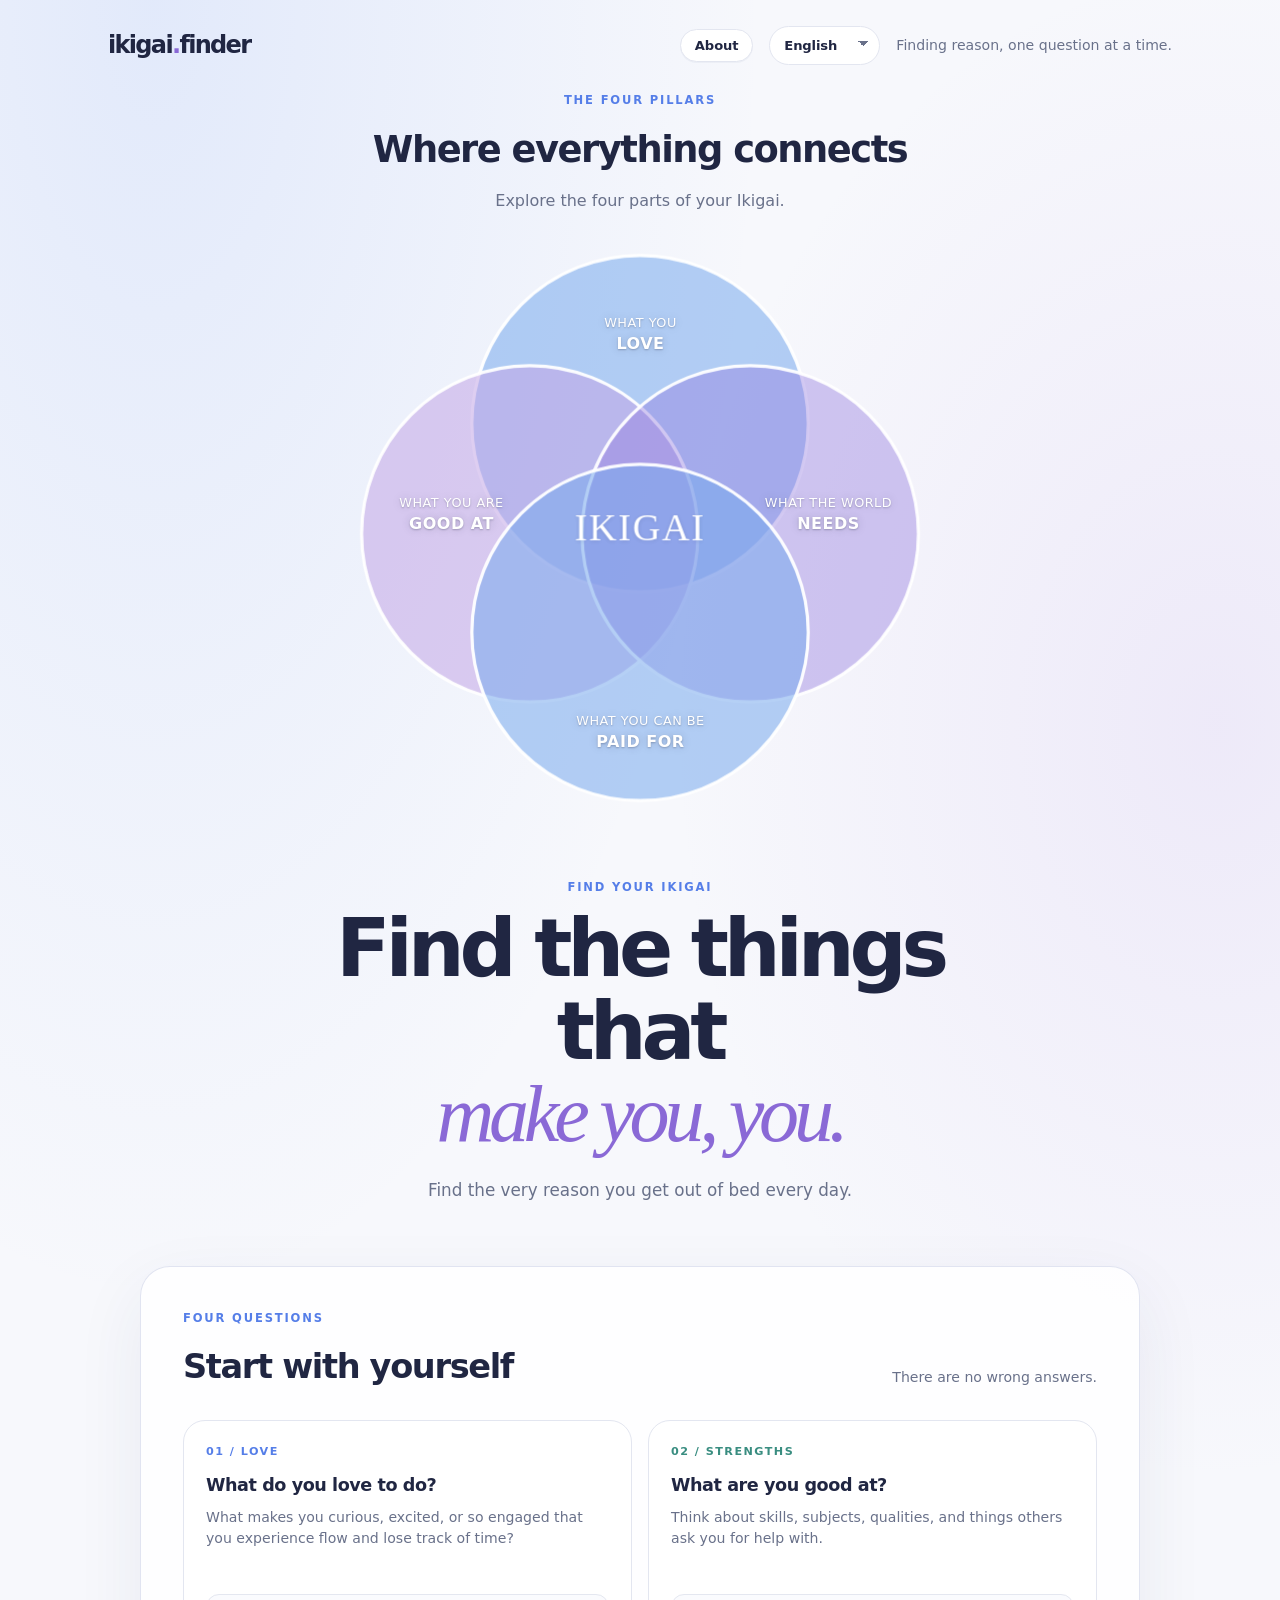
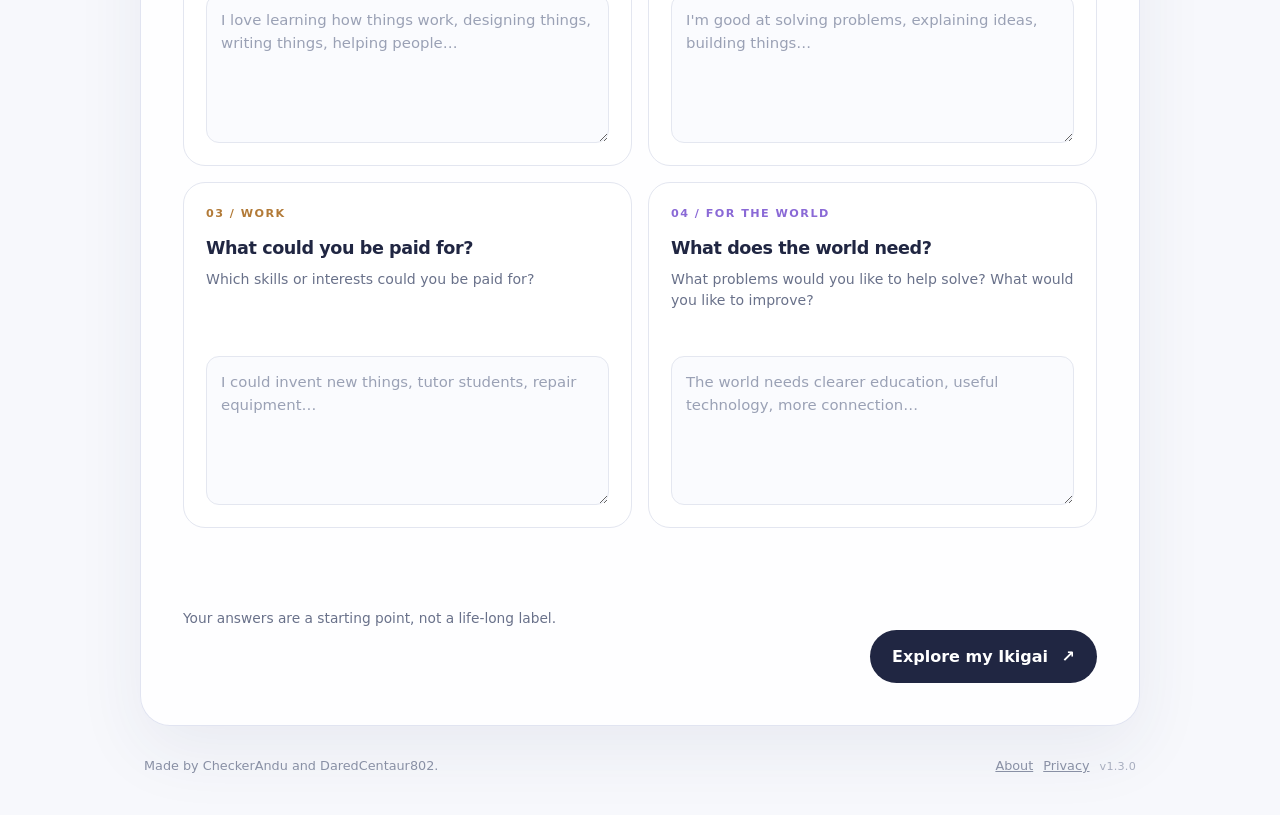
==== commit dc999d00: "Add Ikigai circles favicon across HTML entry points Introduce a simplified four-circle SVG/PNG/ICO m" ====
--- a/index.html
+++ b/index.html
@@ -5,6 +5,11 @@
   <meta name="viewport" content="width=device-width, initial-scale=1">
   <meta name="description" content="Explore your Ikigai by connecting what you love, what you're good at, what you can be paid for, and what the world needs.">
   <title>Ikigai Finder — Find your Ikigai</title>
+  <link rel="icon" href="assets/favicon.svg" type="image/svg+xml">
+  <link rel="icon" href="assets/favicon-32.png" type="image/png" sizes="32x32">
+  <link rel="icon" href="assets/favicon-16.png" type="image/png" sizes="16x16">
+  <link rel="shortcut icon" href="assets/favicon.ico">
+  <link rel="apple-touch-icon" href="assets/apple-touch-icon.png" sizes="180x180">
   <link rel="stylesheet" href="style.css">
   <script src="https://challenges.cloudflare.com/turnstile/v0/api.js?render=explicit" defer></script>
   <script src="app-version.js" defer></script>
--- a/style.css
+++ b/style.css
@@ -312,6 +312,9 @@
   aspect-ratio: 1 / 1;
   margin: 0 auto;
   outline: none;
+  perspective: 900px;
+  perspective-origin: 50% 48%;
+  transform-style: preserve-3d;
 }
 
 .ikigai-diagram-svg {
@@ -319,19 +322,29 @@
   width: 100%;
   height: 100%;
   overflow: visible;
+  transform-style: preserve-3d;
 }
 
 /* Vector circles — colors match the previous CSS diagram */
 .diagram-circle {
   --parallax-x: 0px;
   --parallax-y: 0px;
+  --parallax-z: 0px;
+  --parallax-rx: 0deg;
+  --parallax-ry: 0deg;
+  --parallax-rz: 0deg;
   --parallax-scale: 1;
   fill-opacity: 0.55;
   stroke: rgba(255, 255, 255, 0.95);
   stroke-width: 0.55;
   transform-box: fill-box;
   transform-origin: center;
-  transform: translate(var(--parallax-x), var(--parallax-y)) scale(var(--parallax-scale));
+  transform:
+    translate3d(var(--parallax-x), var(--parallax-y), var(--parallax-z))
+    rotateX(var(--parallax-rx))
+    rotateY(var(--parallax-ry))
+    rotateZ(var(--parallax-rz))
+    scale(var(--parallax-scale));
   transition:
     fill-opacity 220ms ease,
     stroke-width 220ms ease,
@@ -339,61 +352,28 @@
     filter 220ms ease;
   cursor: pointer;
   outline: none;
-  animation: diagram-idle-shimmer 5.6s ease-in-out infinite;
   will-change: transform;
 }
 
 .diagram-circle.circle-love {
   fill: rgb(120, 169, 237);
-  animation-delay: 0s;
 }
 
 .diagram-circle.circle-good {
   fill: rgb(195, 166, 230);
-  animation-delay: -1.4s;
 }
 
 .diagram-circle.circle-world {
   fill: rgb(146, 120, 222);
   fill-opacity: 0.4;
-  animation-name: diagram-idle-shimmer-world;
-  animation-delay: -2.8s;
 }
 
 .diagram-circle.circle-paid {
   fill: rgb(120, 169, 237);
-  animation-delay: -4.2s;
-}
-
-@keyframes diagram-idle-shimmer {
-  0%,
-  100% {
-    fill-opacity: 0.5;
-    filter: brightness(1);
-  }
-  50% {
-    fill-opacity: 0.66;
-    filter: brightness(1.06);
-  }
-}
-
-/* World stays a touch softer than the other three at rest */
-@keyframes diagram-idle-shimmer-world {
-  0%,
-  100% {
-    fill-opacity: 0.36;
-    filter: brightness(1);
-  }
-  50% {
-    fill-opacity: 0.5;
-    filter: brightness(1.06);
-  }
-}
-
-/* Drop idle shimmer while exploring so hover opacity rules win */
-.ikigai-diagram.is-interacting .diagram-circle,
-.ikigai-diagram:has(.diagram-circle:hover, .diagram-circle:focus-visible) .diagram-circle {
-  animation: none;
+}
+
+.diagram-circle.is-shaking {
+  filter: brightness(1.04);
 }
 
 /* Soften siblings gently — keep enough fill so labels stay readable */
@@ -410,9 +390,11 @@
   stroke: #fff;
   stroke-width: 1.2;
   filter: url(#diagram-soft-glow) brightness(1.08);
-  /* Parallax vars keep driving translate; bump scale slightly on emphasize */
   transform:
-    translate(var(--parallax-x), var(--parallax-y))
+    translate3d(var(--parallax-x), var(--parallax-y), var(--parallax-z))
+    rotateX(var(--parallax-rx))
+    rotateY(var(--parallax-ry))
+    rotateZ(var(--parallax-rz))
     scale(calc(var(--parallax-scale) * 1.035));
   z-index: 1;
 }
@@ -430,8 +412,11 @@
   .diagram-circle {
     --parallax-x: 0px !important;
     --parallax-y: 0px !important;
+    --parallax-z: 0px !important;
+    --parallax-rx: 0deg !important;
+    --parallax-ry: 0deg !important;
+    --parallax-rz: 0deg !important;
     --parallax-scale: 1 !important;
-    animation: none !important;
     transition: fill-opacity 160ms ease, stroke-width 160ms ease, stroke 160ms ease;
     will-change: auto;
   }
@@ -446,6 +431,10 @@
   .diagram-center {
     --parallax-x: 0% !important;
     --parallax-y: 0% !important;
+    --parallax-z: 0px !important;
+    --parallax-rx: 0deg !important;
+    --parallax-ry: 0deg !important;
+    --parallax-rz: 0deg !important;
     transform: none;
   }
 
@@ -458,6 +447,10 @@
 .diagram-label {
   --parallax-x: 0%;
   --parallax-y: 0%;
+  --parallax-z: 0px;
+  --parallax-rx: 0deg;
+  --parallax-ry: 0deg;
+  --parallax-rz: 0deg;
   position: absolute;
   z-index: 2;
   width: 35%;
@@ -469,7 +462,12 @@
   text-shadow:
     0 1px 2px rgba(32, 38, 66, 0.28),
     0 0 10px rgba(32, 38, 66, 0.18);
-  transform: translate(var(--parallax-x), var(--parallax-y));
+  transform:
+    translate3d(var(--parallax-x), var(--parallax-y), var(--parallax-z))
+    rotateX(var(--parallax-rx))
+    rotateY(var(--parallax-ry))
+    rotateZ(var(--parallax-rz));
+  transform-origin: center;
   transition: text-shadow 220ms ease;
   will-change: transform;
 }
@@ -512,7 +510,7 @@
   z-index: 3;
   top: 50%;
   left: 50%;
-  transform: translate(calc(-50% + var(--parallax-x)), calc(-50% + var(--parallax-y)));
+  transform: translate3d(calc(-50% + var(--parallax-x)), calc(-50% + var(--parallax-y)), 0);
   color: white;
   font-family: Georgia, "Times New Roman", serif;
   font-size: clamp(1.5rem, 5vw, 2.4rem);
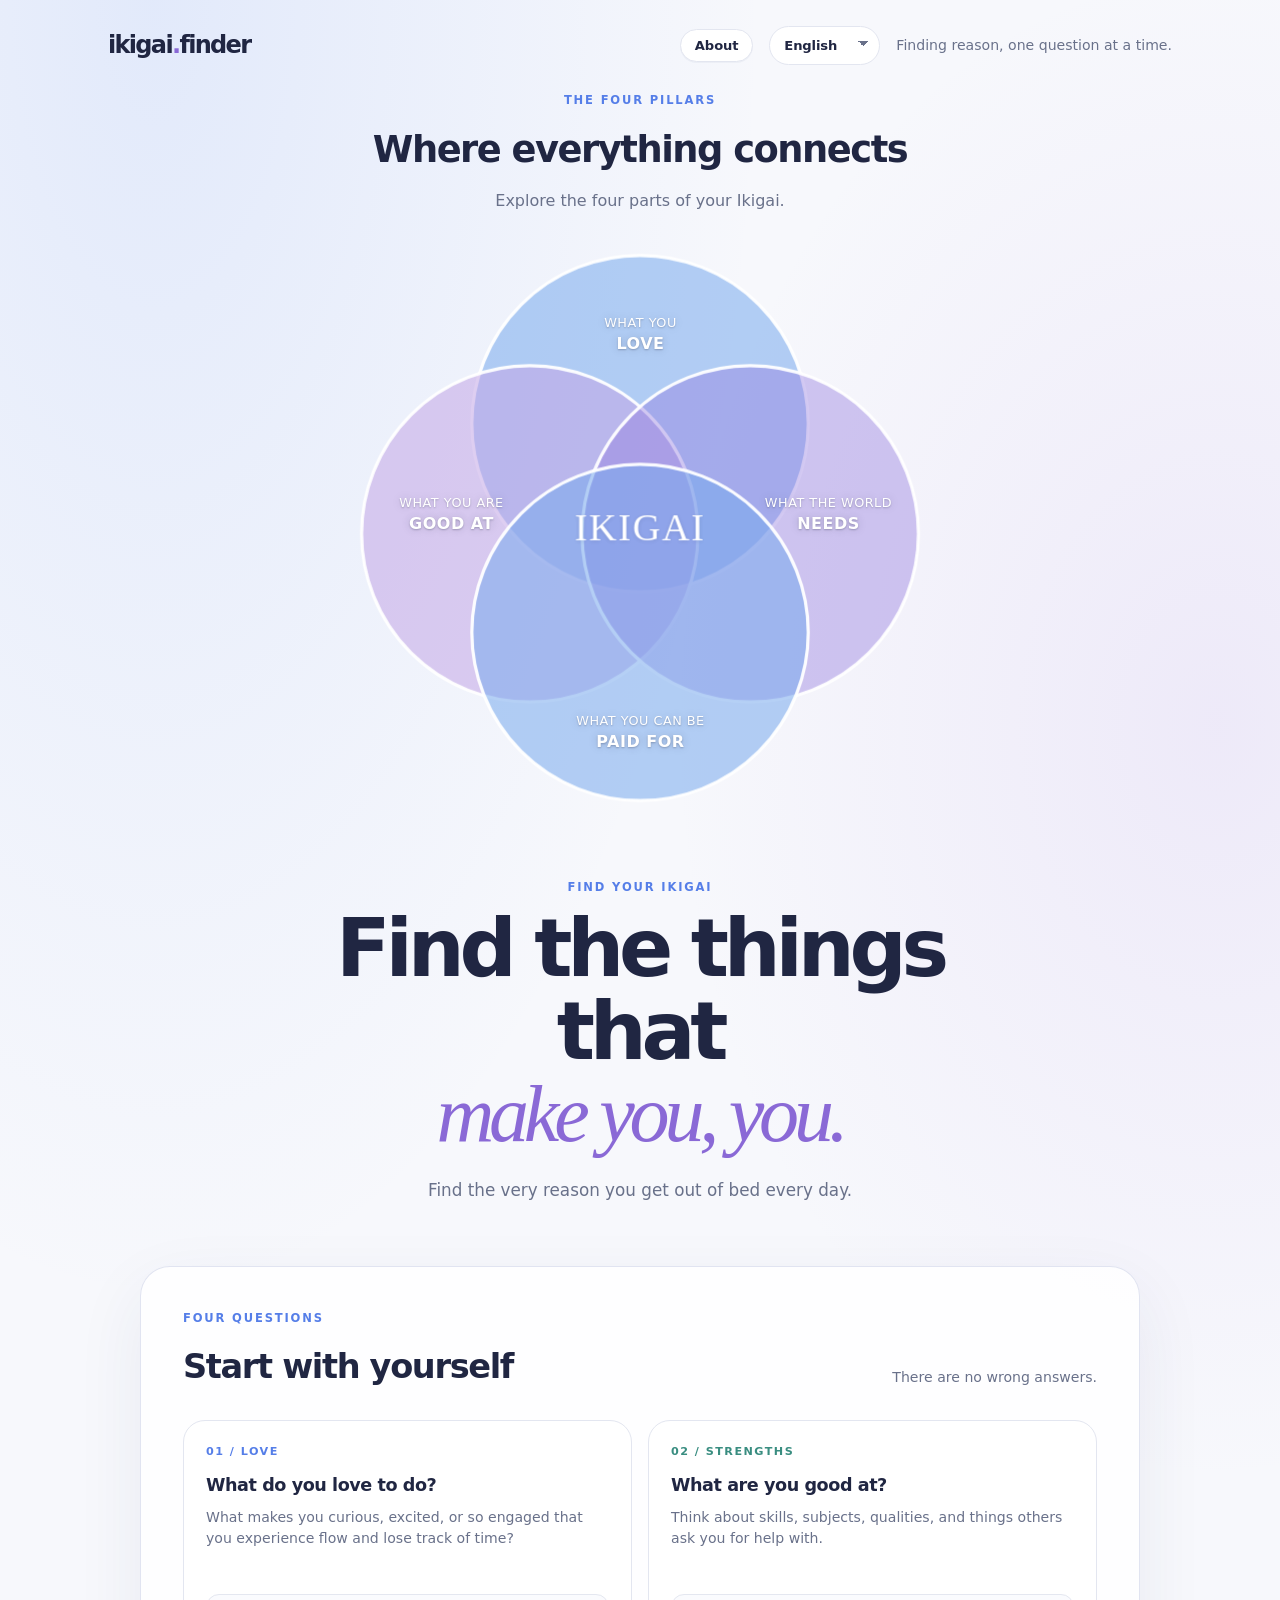
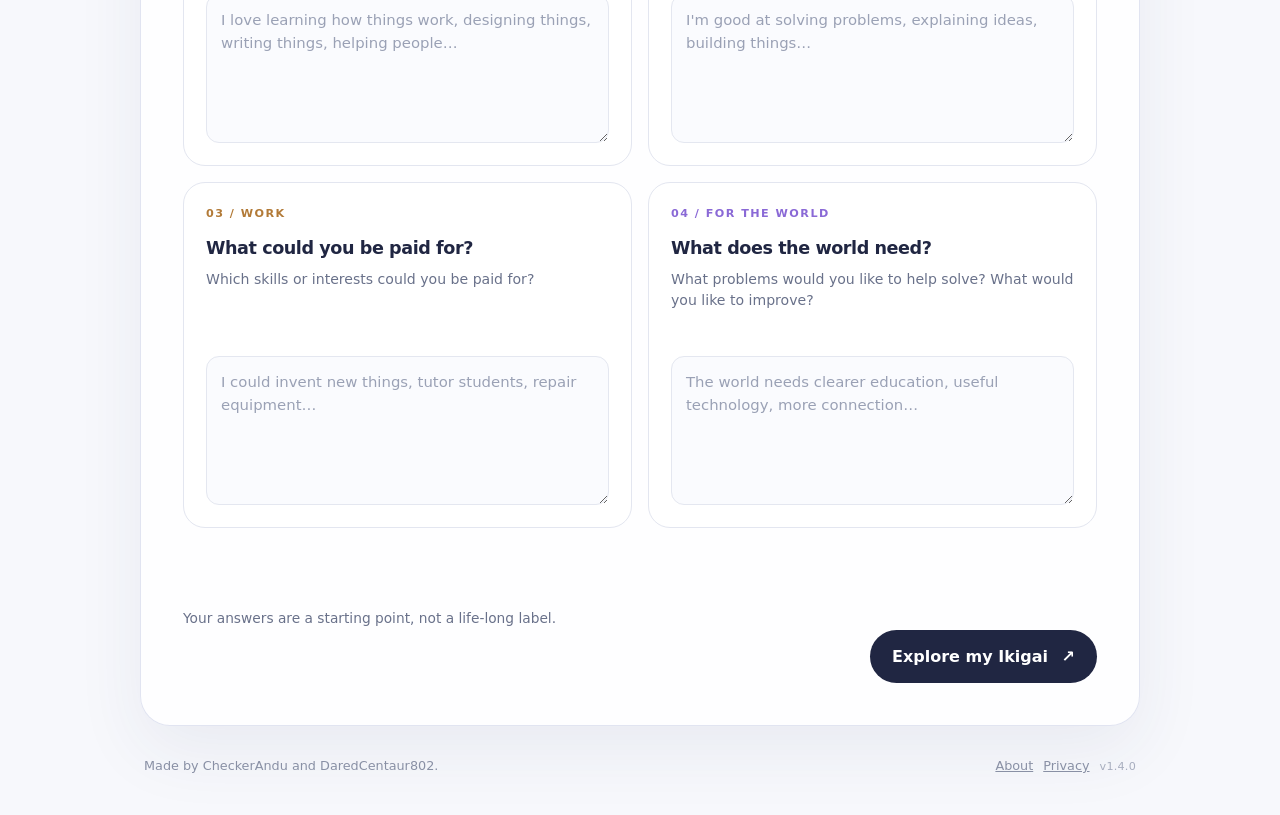
==== commit c2b8707d: "Allow data: fonts in CSP for Turnstile WOFF2 Turnstile loads an embedded data:font/woff2 face in the" ====
--- a/index.html
+++ b/index.html
@@ -3,6 +3,19 @@
 <head>
   <meta charset="utf-8">
   <meta name="viewport" content="width=device-width, initial-scale=1">
+  <!-- csp-meta:begin -->
+  <!--
+    First-party CSP for GitHub Pages (no custom response headers).
+    Generated from csp-policy.txt — edit that file, then: node scripts/apply-csp.mjs
+    Allows Turnstile, Datadog RUM/OpenFeature (EU intake + ff-cdn), esm.sh, and the Worker API.
+    connect-src includes https://*.browser-intake-datadoghq.eu for RUM remote config / replay.
+    Omits connect-src data: — challenge-iframe data: fetches are Cloudflare-owned console noise.
+    font-src allows data: — Turnstile (parent page) loads an embedded WOFF2 via data:font/woff2.
+    Permissions-Policy cannot be set via meta on Chromium; CF challenge iframes emit their own.
+  -->
+  <meta http-equiv="Content-Security-Policy" content="default-src 'self'; script-src 'self' https://challenges.cloudflare.com https://www.datadoghq-browser-agent.com https://esm.sh; style-src 'self'; img-src 'self' data:; font-src 'self' data:; connect-src 'self' https://challenges.cloudflare.com https://ikigai-gemini-api.apenisoara.workers.dev https://browser-intake-datadoghq.eu https://*.browser-intake-datadoghq.eu https://preview.ff-cdn.datadoghq.eu https://esm.sh; frame-src https://challenges.cloudflare.com; worker-src 'self' blob:; object-src 'none'; base-uri 'self'; form-action 'self';">
+  <!-- csp-meta:end -->
+
   <meta name="description" content="Explore your Ikigai by connecting what you love, what you're good at, what you can be paid for, and what the world needs.">
   <title>Ikigai Finder — Find your Ikigai</title>
   <link rel="icon" href="assets/favicon.svg" type="image/svg+xml">
